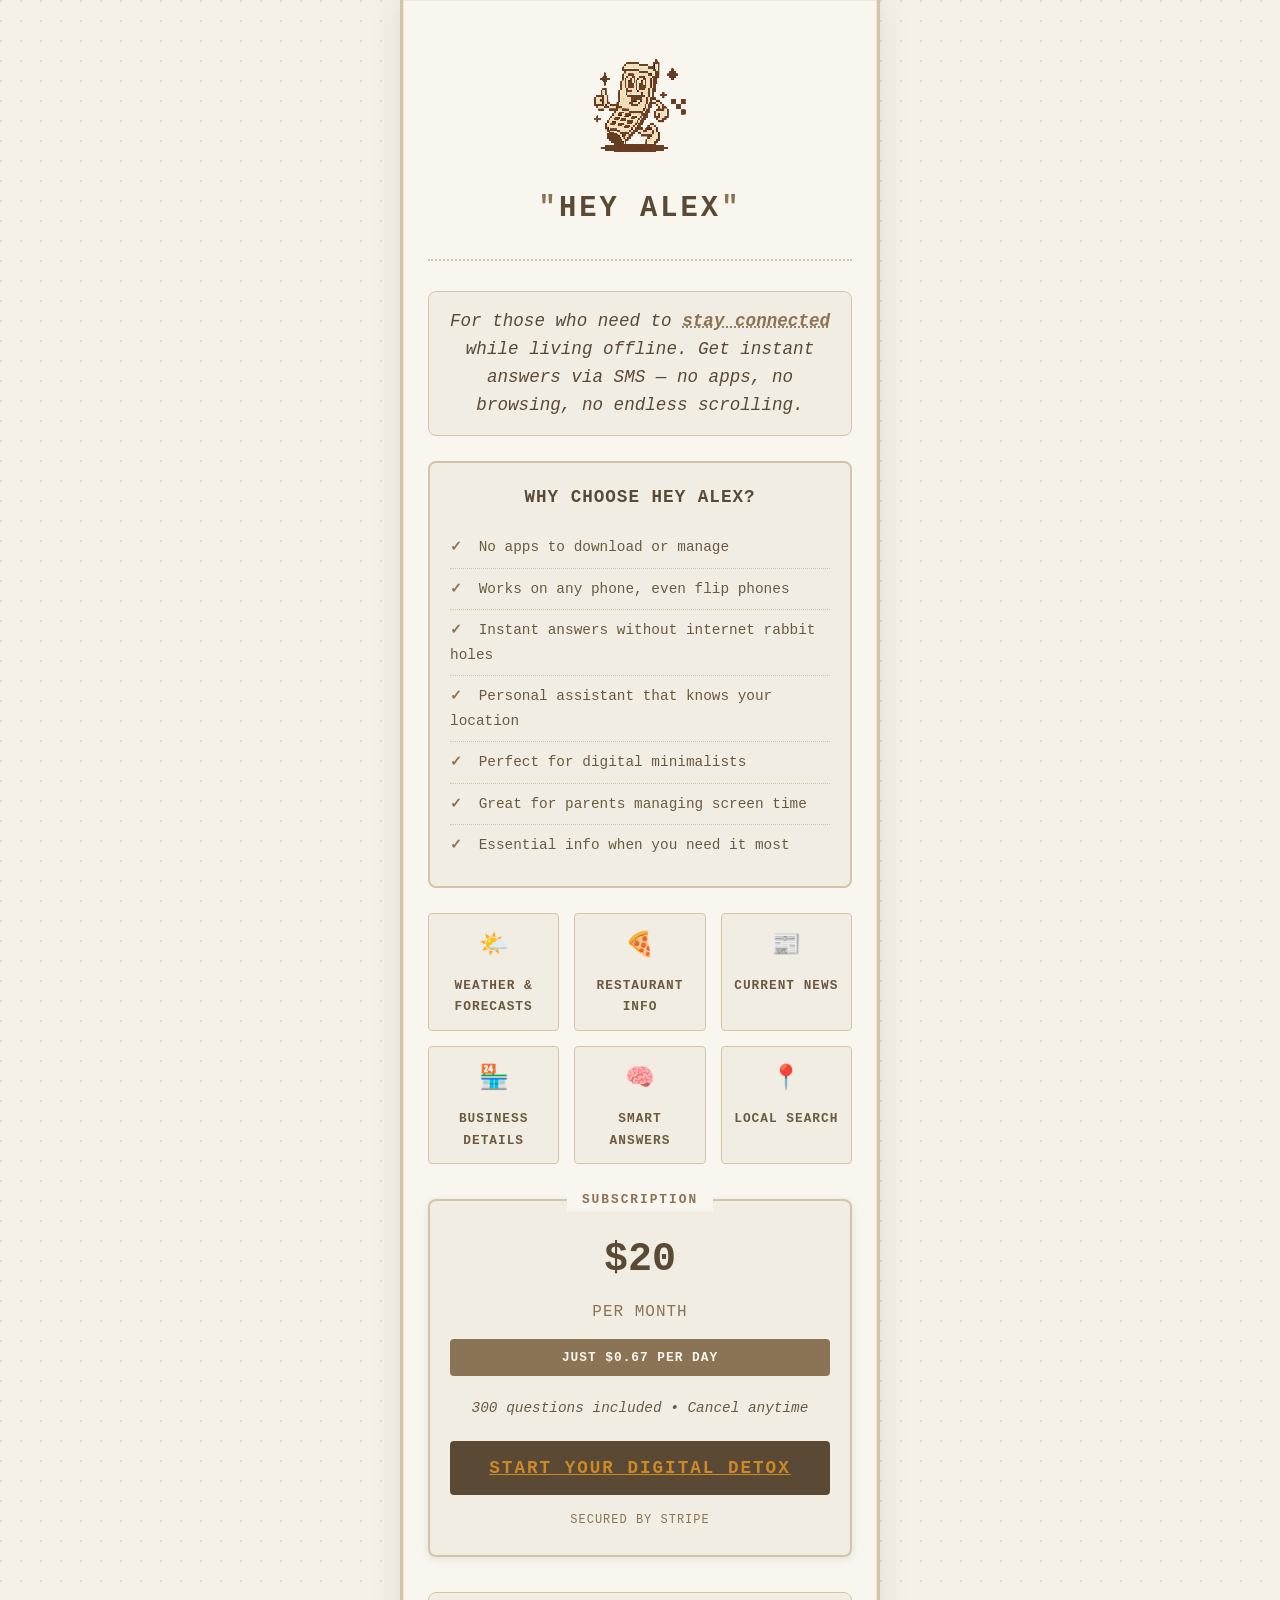
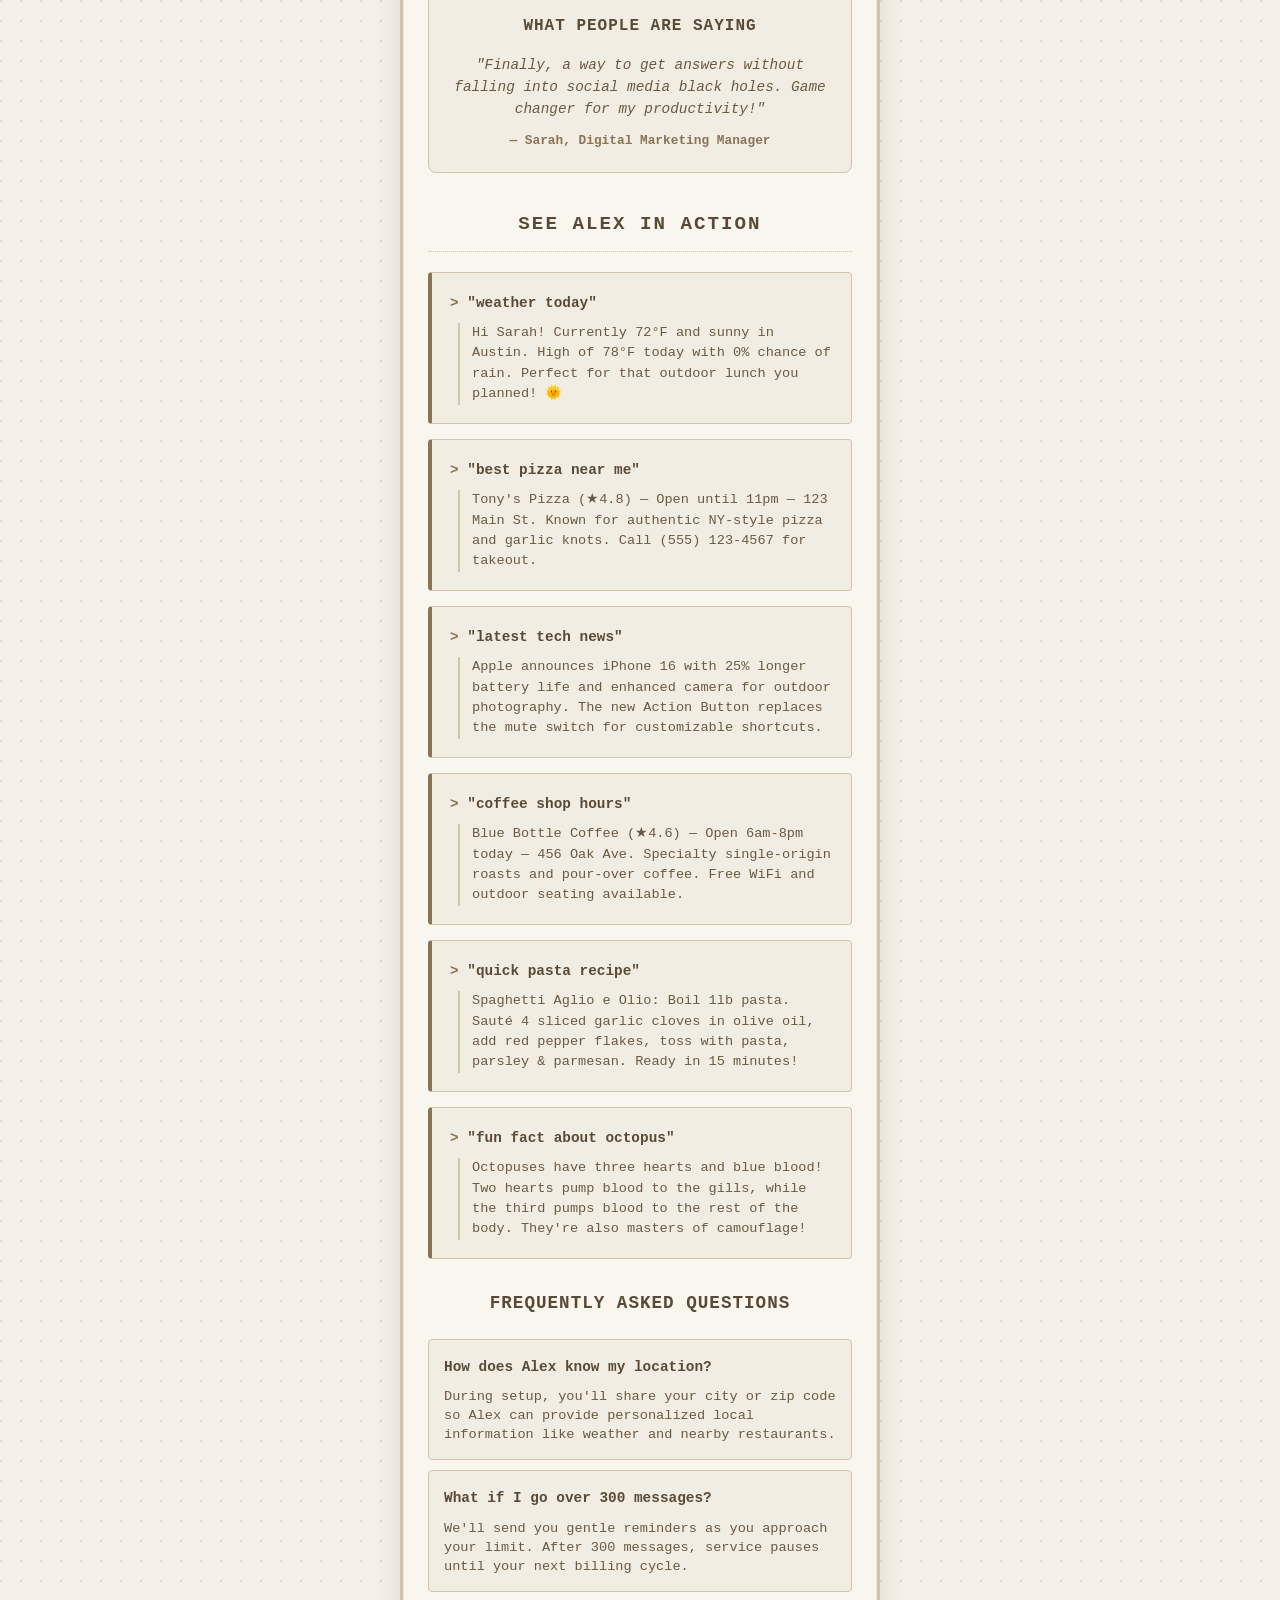
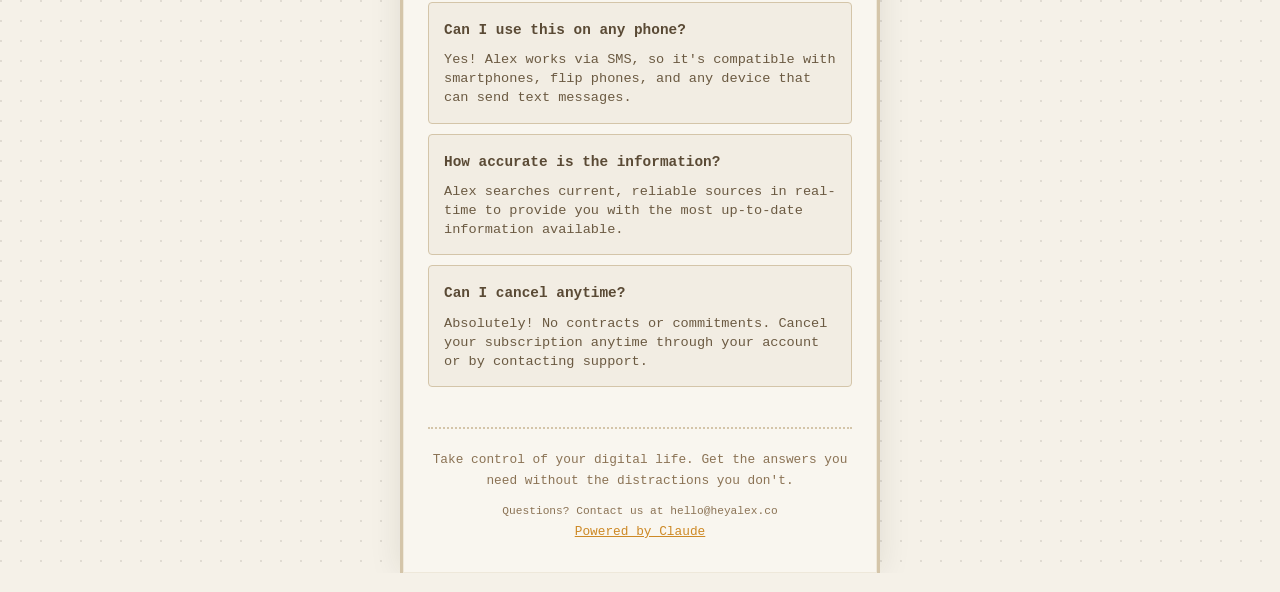
==== index.html @ 12bfceb4 "Update index.html" ====
<!DOCTYPE html>
<html lang="en">
<head>
    <meta charset="UTF-8">
    <meta name="viewport" content="width=device-width, initial-scale=1.0">
    <title>Hey Alex - Stay Connected, Live Offline</title>
    <meta name="description" content="Get instant answers via SMS without endless scrolling. Weather, restaurants, news, and more - all through simple text messages.">

    <style>
        * {
            margin: 0;
            padding: 0;
            box-sizing: border-box;
        }

        @import url('https://fonts.googleapis.com/css2?family=Courier+Prime:wght@400;700&display=swap');

        body {
            font-family: 'Courier Prime', monospace;
            line-height: 1.7;
            background: #f5f1e8;
            color: #2c2416;
            min-height: 100vh;
            background-image: 
                radial-gradient(circle at 1px 1px, rgba(44,36,22,0.1) 1px, transparent 0);
            background-size: 20px 20px;
        }

        .container {
            max-width: 480px;
            margin: 0 auto;
            padding: 30px 25px;
            background: #f9f6ef;
            min-height: 100vh;
            border-left: 3px solid #d4c5a9;
            border-right: 3px solid #d4c5a9;
            box-shadow: 
                inset 0 0 0 1px rgba(212,197,169,0.3),
                0 0 30px rgba(44,36,22,0.1);
        }

        .logo-section {
            text-align: center;
            padding: 20px 0 25px;
            border-bottom: 2px dotted #d4c5a9;
            margin-bottom: 30px;
            display: flex;
            flex-direction: column;
            align-items: center;
            gap: 15px;
        }

        .pixel-logo {
            width: 120px;
            height: 120px;
            position: relative;
            image-rendering: pixelated;
            image-rendering: -moz-crisp-edges;
            image-rendering: crisp-edges;
            display: flex;
            align-items: center;
            justify-content: center;
            background-image: url('hey-alex-logo.png');
            background-size: contain;
            background-repeat: no-repeat;
            background-position: center;
        }

a {
    color: #cd8926;
}

        .logo {
            font-size: 1.8rem;
            font-weight: 700;
            color: #5a4a35;
            margin: 0;
            text-transform: uppercase;
            letter-spacing: 3px;
            position: relative;
        }

        .logo::before {
            content: '"';
            color: #8b7355;
        }

        .logo::after {
            content: '"';
            color: #8b7355;
        }

        .hero-tagline {
            font-size: 1.1rem;
            color: #5a4a35;
            line-height: 1.6;
            margin-bottom: 25px;
            padding: 15px;
            text-align: center;
            font-style: italic;
            background: #f2ede3;
            border: 1px solid #d4c5a9;
            border-radius: 8px;
        }

        .highlight {
            color: #8b7355;
            font-weight: 700;
            text-decoration: underline;
            text-decoration-style: dotted;
        }

        .value-props {
            margin: 25px 0;
            background: #f2ede3;
            border: 2px solid #d4c5a9;
            border-radius: 8px;
            padding: 20px;
        }

        .value-props h3 {
            font-size: 1.1rem;
            color: #5a4a35;
            margin-bottom: 15px;
            text-align: center;
            text-transform: uppercase;
            letter-spacing: 1px;
        }

        .value-list {
            list-style: none;
            padding: 0;
        }

        .value-list li {
            padding: 8px 0;
            border-bottom: 1px dotted #d4c5a9;
            font-size: 0.9rem;
            color: #6b5a42;
        }

        .value-list li:last-child {
            border-bottom: none;
        }

        .value-list li::before {
            content: "✓ ";
            color: #8b7355;
            font-weight: 700;
            margin-right: 8px;
        }

        .features {
            display: grid;
            grid-template-columns: repeat(auto-fit, minmax(100px, 1fr));
            gap: 15px;
            margin: 25px 0;
        }

        .feature {
            text-align: center;
            padding: 12px;
            background: #f2ede3;
            border: 1px solid #d4c5a9;
            border-radius: 4px;
            transition: transform 0.2s ease;
        }

        .feature:hover {
            transform: translateY(-2px);
            box-shadow: 0 4px 8px rgba(44,36,22,0.1);
        }

        .feature-icon {
            font-size: 1.5rem;
            margin-bottom: 8px;
        }

        .feature-text {
            font-size: 0.8rem;
            color: #6b5a42;
            font-weight: 700;
            text-transform: uppercase;
            letter-spacing: 1px;
        }

        .pricing-section {
            background: #f2ede3;
            border: 2px solid #d4c5a9;
            border-radius: 8px;
            padding: 25px 20px;
            text-align: center;
            margin: 35px 0;
            position: relative;
            box-shadow: 0 2px 8px rgba(44,36,22,0.1);
        }

        .pricing-section::before {
            content: "SUBSCRIPTION";
            position: absolute;
            top: -12px;
            left: 50%;
            transform: translateX(-50%);
            background: #f9f6ef;
            padding: 0 15px;
            font-size: 0.8rem;
            font-weight: 700;
            color: #8b7355;
            letter-spacing: 2px;
        }

        .price {
            font-size: 2.5rem;
            font-weight: 700;
            color: #5a4a35;
            margin-bottom: 5px;
        }

        .price-period {
            font-size: 1rem;
            color: #8b7355;
            margin-bottom: 12px;
            text-transform: uppercase;
            letter-spacing: 1px;
        }

        .price-description {
            font-size: 0.9rem;
            color: #6b5a42;
            margin-bottom: 20px;
            font-style: italic;
        }

        .value-highlight {
            background: #8b7355;
            color: #f9f6ef;
            padding: 8px 12px;
            border-radius: 4px;
            font-size: 0.8rem;
            font-weight: 700;
            margin-bottom: 20px;
            text-transform: uppercase;
            letter-spacing: 1px;
        }

        .subscribe-btn {
            width: 100%;
            padding: 15px;
            background: #5a4a35;
            color: #f9f6ef;
            border: 2px solid #5a4a35;
            border-radius: 4px;
            font-size: 1.1rem;
            font-weight: 700;
            font-family: 'Courier Prime', monospace;
            cursor: pointer;
            transition: all 0.2s ease;
            text-transform: uppercase;
            letter-spacing: 2px;
        }

        .subscribe-btn:hover {
            background: #f9f6ef;
            color: #5a4a35;
            transform: translateY(-1px);
        }

        .subscribe-btn:active {
            transform: translateY(0);
        }

        .signup-form {
            background: #ebe5d7;
            border: 1px solid #d4c5a9;
            border-radius: 8px;
            padding: 20px;
            margin-top: 15px;
        }

        .form-header {
            text-align: center;
            margin-bottom: 20px;
        }

        .form-header h4 {
            font-size: 1.1rem;
            color: #5a4a35;
            margin-bottom: 5px;
            text-transform: uppercase;
            letter-spacing: 1px;
        }

        .form-header p {
            font-size: 0.85rem;
            color: #6b5a42;
            font-style: italic;
        }

        .form-group {
            margin-bottom: 15px;
        }

        .form-group label {
            display: block;
            font-size: 0.9rem;
            font-weight: 700;
            color: #5a4a35;
            margin-bottom: 5px;
            text-transform: uppercase;
            letter-spacing: 1px;
        }

        .form-group input[type="text"],
        .form-group input[type="tel"] {
            width: 100%;
            padding: 12px;
            border: 2px solid #d4c5a9;
            border-radius: 4px;
            font-family: 'Courier Prime', monospace;
            font-size: 1rem;
            background: #f9f6ef;
            color: #2c2416;
            transition: border-color 0.2s ease;
        }

        .form-group input[type="text"]:focus,
        .form-group input[type="tel"]:focus {
            outline: none;
            border-color: #8b7355;
            box-shadow: 0 0 0 2px rgba(139,115,85,0.2);
        }

        .checkbox-group {
            margin: 20px 0;
        }

        .checkbox-label {
            display: flex;
            align-items: flex-start;
            cursor: pointer;
            font-size: 0.85rem;
            line-height: 1.4;
            color: #6b5a42;
        }

        .checkbox-label input[type="checkbox"] {
            display: none;
        }

        .checkmark {
            width: 18px;
            height: 18px;
            border: 2px solid #d4c5a9;
            border-radius: 3px;
            background: #f9f6ef;
            margin-right: 10px;
            margin-top: 2px;
            position: relative;
            transition: all 0.2s ease;
            flex-shrink: 0;
        }

        .checkbox-label input[type="checkbox"]:checked + .checkmark {
            background: #5a4a35;
            border-color: #5a4a35;
        }

        .checkbox-label input[type="checkbox"]:checked + .checkmark::after {
            content: "✓";
            position: absolute;
            top: 50%;
            left: 50%;
            transform: translate(-50%, -50%);
            color: #f9f6ef;
            font-size: 12px;
            font-weight: 700;
        }

        .checkbox-text {
            flex: 1;
        }

        .form-buttons {
            display: flex;
            gap: 10px;
            margin-top: 20px;
        }

        .back-btn {
            flex: 1;
            padding: 12px;
            background: transparent;
            color: #8b7355;
            border: 2px solid #d4c5a9;
            border-radius: 4px;
            font-size: 0.9rem;
            font-weight: 700;
            font-family: 'Courier Prime', monospace;
            cursor: pointer;
            transition: all 0.2s ease;
            text-transform: uppercase;
            letter-spacing: 1px;
        }

        .back-btn:hover {
            background: #d4c5a9;
            color: #5a4a35;
        }

        .continue-btn {
            flex: 2;
            padding: 12px;
            background: #5a4a35;
            color: #f9f6ef;
            border: 2px solid #5a4a35;
            border-radius: 4px;
            font-size: 0.9rem;
            font-weight: 700;
            font-family: 'Courier Prime', monospace;
            cursor: pointer;
            transition: all 0.2s ease;
            text-transform: uppercase;
            letter-spacing: 1px;
        }

        .continue-btn:hover {
            background: #f9f6ef;
            color: #5a4a35;
        }

        .continue-btn:disabled {
            background: #ccc;
            border-color: #ccc;
            cursor: not-allowed;
            transform: none;
        }

        .examples-section {
            margin-top: 35px;
        }

        .examples-title {
            font-size: 1.2rem;
            font-weight: 700;
            color: #5a4a35;
            margin-bottom: 20px;
            text-align: center;
            text-transform: uppercase;
            letter-spacing: 2px;
            border-bottom: 1px dotted #d4c5a9;
            padding-bottom: 10px;
        }

        .example {
            background: #f2ede3;
            border: 1px solid #d4c5a9;
            border-radius: 4px;
            padding: 18px;
            margin-bottom: 15px;
            border-left: 4px solid #8b7355;
        }

        .example-question {
            font-weight: 700;
            color: #5a4a35;
            margin-bottom: 8px;
            font-size: 0.9rem;
        }

        .example-question::before {
            content: "> ";
            color: #8b7355;
        }

        .example-answer {
            color: #6b5a42;
            font-size: 0.85rem;
            line-height: 1.5;
            padding-left: 12px;
            border-left: 2px solid #d4c5a9;
            margin-left: 8px;
        }

        .social-proof {
            background: #f2ede3;
            border: 1px solid #d4c5a9;
            border-radius: 8px;
            padding: 20px;
            margin: 25px 0;
            text-align: center;
        }

        .social-proof h3 {
            font-size: 1rem;
            color: #5a4a35;
            margin-bottom: 15px;
            text-transform: uppercase;
            letter-spacing: 1px;
        }

        .testimonial {
            font-style: italic;
            color: #6b5a42;
            font-size: 0.9rem;
            margin-bottom: 10px;
            line-height: 1.5;
        }

        .testimonial-author {
            font-size: 0.8rem;
            color: #8b7355;
            font-weight: 700;
        }

        .faq-section {
            margin: 30px 0;
        }

        .faq-title {
            font-size: 1.1rem;
            font-weight: 700;
            color: #5a4a35;
            margin-bottom: 20px;
            text-align: center;
            text-transform: uppercase;
            letter-spacing: 1px;
        }

        .faq-item {
            background: #f2ede3;
            border: 1px solid #d4c5a9;
            border-radius: 4px;
            padding: 15px;
            margin-bottom: 10px;
        }

        .faq-question {
            font-weight: 700;
            color: #5a4a35;
            font-size: 0.9rem;
            margin-bottom: 8px;
        }

        .faq-answer {
            color: #6b5a42;
            font-size: 0.85rem;
            line-height: 1.4;
        }

        .powered-by {
            text-align: center;
            margin-top: 15px;
            font-size: 0.75rem;
            color: #8b7355;
            text-transform: uppercase;
            letter-spacing: 1px;
        }

        .footer {
            text-align: center;
            margin-top: 40px;
            padding-top: 20px;
            border-top: 2px dotted #d4c5a9;
            font-size: 0.8rem;
            color: #8b7355;
        }

        @media (max-width: 360px) {
            .container {
                padding: 15px;
            }
            
            .logo {
                font-size: 2rem;
            }
            
            .price {
                font-size: 2.5rem;
            }
        }

        .loading {
            display: none;
        }

        .subscribe-btn.loading {
            background: #ccc;
            cursor: not-allowed;
        }

        .error-message {
            color: #e74c3c;
            font-size: 0.9rem;
            margin-top: 10px;
            text-align: center;
            display: none;
        }
    </style>
</head>
<body>
    <div class="container">
        <!-- Back Link -->

        <!-- Logo Section -->
        <div class="logo-section">
            <div class="pixel-logo"></div>
            <div class="logo">Hey Alex</div>
        </div>

        <!-- Hero Tagline -->
        <div class="hero-tagline">
            For those who need to <span class="highlight">stay connected</span> while living offline. 
            Get instant answers via SMS — no apps, no browsing, no endless scrolling.
        </div>

        <!-- Value Propositions -->
        <div class="value-props">
            <h3>Why Choose Hey Alex?</h3>
            <ul class="value-list">
                <li>No apps to download or manage</li>
                <li>Works on any phone, even flip phones</li>
                <li>Instant answers without internet rabbit holes</li>
                <li>Personal assistant that knows your location</li>
                <li>Perfect for digital minimalists</li>
                <li>Great for parents managing screen time</li>
                <li>Essential info when you need it most</li>
            </ul>
        </div>

        <!-- Features -->
        <div class="features">
            <div class="feature">
                <div class="feature-icon">🌤️</div>
                <div class="feature-text">Weather & Forecasts</div>
            </div>
            <div class="feature">
                <div class="feature-icon">🍕</div>
                <div class="feature-text">Restaurant Info</div>
            </div>
            <div class="feature">
                <div class="feature-icon">📰</div>
                <div class="feature-text">Current News</div>
            </div>
            <div class="feature">
                <div class="feature-icon">🏪</div>
                <div class="feature-text">Business Details</div>
            </div>
            <div class="feature">
                <div class="feature-icon">🧠</div>
                <div class="feature-text">Smart Answers</div>
            </div>
            <div class="feature">
                <div class="feature-icon">📍</div>
                <div class="feature-text">Local Search</div>
            </div>
        </div>

        <!-- Pricing Section -->
        <div class="pricing-section">
            <div class="price">$20</div>
            <div class="price-period">per month</div>
            <div class="value-highlight">Just $0.67 per day</div>
            <div class="price-description">300 questions included • Cancel anytime</div>
            
            <div class="subscription-form" id="subscription-form">
                <button class="subscribe-btn" onclick="window.location.href='signup.html'">
                    <span class="btn-text"><a href="http://heyalex.co/signup.html">Start Your Digital Detox</a></span>
                </button>
            </div>

            <div class="signup-form" id="signup-form" style="display: none;">
                <div class="form-header">
                    <h4>Get Started with Hey Alex</h4>
                    <p>Enter your details to begin your subscription</p>
                </div>
                
                <form id="user-details-form">
                    <div class="form-group">
                        <label for="firstName">First Name</label>
                        <input type="text" id="firstName" name="firstName" required placeholder="e.g. Sarah">
                    </div>
                    
                    <div class="form-group">
                        <label for="phoneNumber">Phone Number</label>
                        <input type="tel" id="phoneNumber" name="phoneNumber" required placeholder="e.g. (555) 123-4567">
                    </div>
                    
                    <div class="form-group checkbox-group">
                        <label class="checkbox-label">
                            <input type="checkbox" id="smsConsent" name="smsConsent" required>
                            <span class="checkmark"></span>
                            <span class="checkbox-text">YES, I agree to receive SMS text messages from Hey Alex. Text HELP for help, STOP to cancel at any time.</span>
                        </label>
                    </div>
                    
                    <div class="form-buttons">
                        <button type="button" class="back-btn" onclick="hideSignupForm()">Back</button>
                        <button type="submit" class="continue-btn">
                            <span class="btn-text">Continue to Payment</span>
                            <span class="loading" style="display: none;">Processing...</span>
                        </button>
                    </div>
                </form>
            </div>
            
            <div class="error-message" id="error-message"></div>
            <div class="powered-by">Secured by Stripe</div>
        </div>

        <!-- Social Proof -->
        <div class="social-proof">
            <h3>What People Are Saying</h3>
            <div class="testimonial">
                "Finally, a way to get answers without falling into social media black holes. Game changer for my productivity!"
            </div>
            <div class="testimonial-author">— Sarah, Digital Marketing Manager</div>
        </div>

        <!-- Sample Questions -->
        <div class="examples-section">
            <div class="examples-title">See Alex in Action</div>
            
            <div class="example">
                <div class="example-question">"weather today"</div>
                <div class="example-answer">Hi Sarah! Currently 72°F and sunny in Austin. High of 78°F today with 0% chance of rain. Perfect for that outdoor lunch you planned! 🌞</div>
            </div>

            <div class="example">
                <div class="example-question">"best pizza near me"</div>
                <div class="example-answer">Tony's Pizza (★4.8) — Open until 11pm — 123 Main St. Known for authentic NY-style pizza and garlic knots. Call (555) 123-4567 for takeout.</div>
            </div>

            <div class="example">
                <div class="example-question">"latest tech news"</div>
                <div class="example-answer">Apple announces iPhone 16 with 25% longer battery life and enhanced camera for outdoor photography. The new Action Button replaces the mute switch for customizable shortcuts.</div>
            </div>

            <div class="example">
                <div class="example-question">"coffee shop hours"</div>
                <div class="example-answer">Blue Bottle Coffee (★4.6) — Open 6am-8pm today — 456 Oak Ave. Specialty single-origin roasts and pour-over coffee. Free WiFi and outdoor seating available.</div>
            </div>

            <div class="example">
                <div class="example-question">"quick pasta recipe"</div>
                <div class="example-answer">Spaghetti Aglio e Olio: Boil 1lb pasta. Sauté 4 sliced garlic cloves in olive oil, add red pepper flakes, toss with pasta, parsley & parmesan. Ready in 15 minutes!</div>
            </div>

            <div class="example">
                <div class="example-question">"fun fact about octopus"</div>
                <div class="example-answer">Octopuses have three hearts and blue blood! Two hearts pump blood to the gills, while the third pumps blood to the rest of the body. They're also masters of camouflage!</div>
            </div>
        </div>

        <!-- FAQ Section -->
        <div class="faq-section">
            <div class="faq-title">Frequently Asked Questions</div>
            
            <div class="faq-item">
                <div class="faq-question">How does Alex know my location?</div>
                <div class="faq-answer">During setup, you'll share your city or zip code so Alex can provide personalized local information like weather and nearby restaurants.</div>
            </div>

            <div class="faq-item">
                <div class="faq-question">What if I go over 300 messages?</div>
                <div class="faq-answer">We'll send you gentle reminders as you approach your limit. After 300 messages, service pauses until your next billing cycle.</div>
            </div>

            <div class="faq-item">
                <div class="faq-question">Can I use this on any phone?</div>
                <div class="faq-answer">Yes! Alex works via SMS, so it's compatible with smartphones, flip phones, and any device that can send text messages.</div>
            </div>

            <div class="faq-item">
                <div class="faq-question">How accurate is the information?</div>
                <div class="faq-answer">Alex searches current, reliable sources in real-time to provide you with the most up-to-date information available.</div>
            </div>

            <div class="faq-item">
                <div class="faq-question">Can I cancel anytime?</div>
                <div class="faq-answer">Absolutely! No contracts or commitments. Cancel your subscription anytime through your account or by contacting support.</div>
            </div>
        </div>

        <!-- Footer -->
        <div class="footer">
            <p>Take control of your digital life. Get the answers you need without the distractions you don't.</p>
            <p style="margin-top: 10px; font-size: 0.7rem;">Questions? Contact us at hello@heyalex.co</p>
            <p><a href="http://claude.ai">Powered by Claude</a></p>
        </div>
    </div>

    <script>
        function handleSubscribe() {
            // Add loading state
            const btn = document.querySelector('.subscribe-btn');
            const btnText = btn.querySelector('.btn-text');
            const loading = btn.querySelector('.loading');
            
            btnText.style.display = 'none';
            loading.style.display = 'inline';
            btn.disabled = true;
            btn.classList.add('loading');
            
            // Redirect to Stripe payment link
            setTimeout(() => {
                window.location.href = 'https://buy.stripe.com/cNifZgcv4dD3dsD0cLebu03';
            }, 1000);
        }

        // Add some interactive elements
        document.querySelectorAll('.feature').forEach(feature => {
            feature.addEventListener('mouseenter', function() {
                this.style.backgroundColor = '#ebe5d7';
            });
            
            feature.addEventListener('mouseleave', function() {
                this.style.backgroundColor = '#f2ede3';
            });
        });

        // Track engagement
        let scrollDepth = 0;
        window.addEventListener('scroll', function() {
            const scrollPercent = Math.round((window.scrollY / (document.body.scrollHeight - window.innerHeight)) * 100);
            if (scrollPercent > scrollDepth) {
                scrollDepth = scrollPercent;
                // You could send analytics here
                console.log('Max scroll depth:', scrollDepth + '%');
            }
        });
    </script>
</body>
</html>
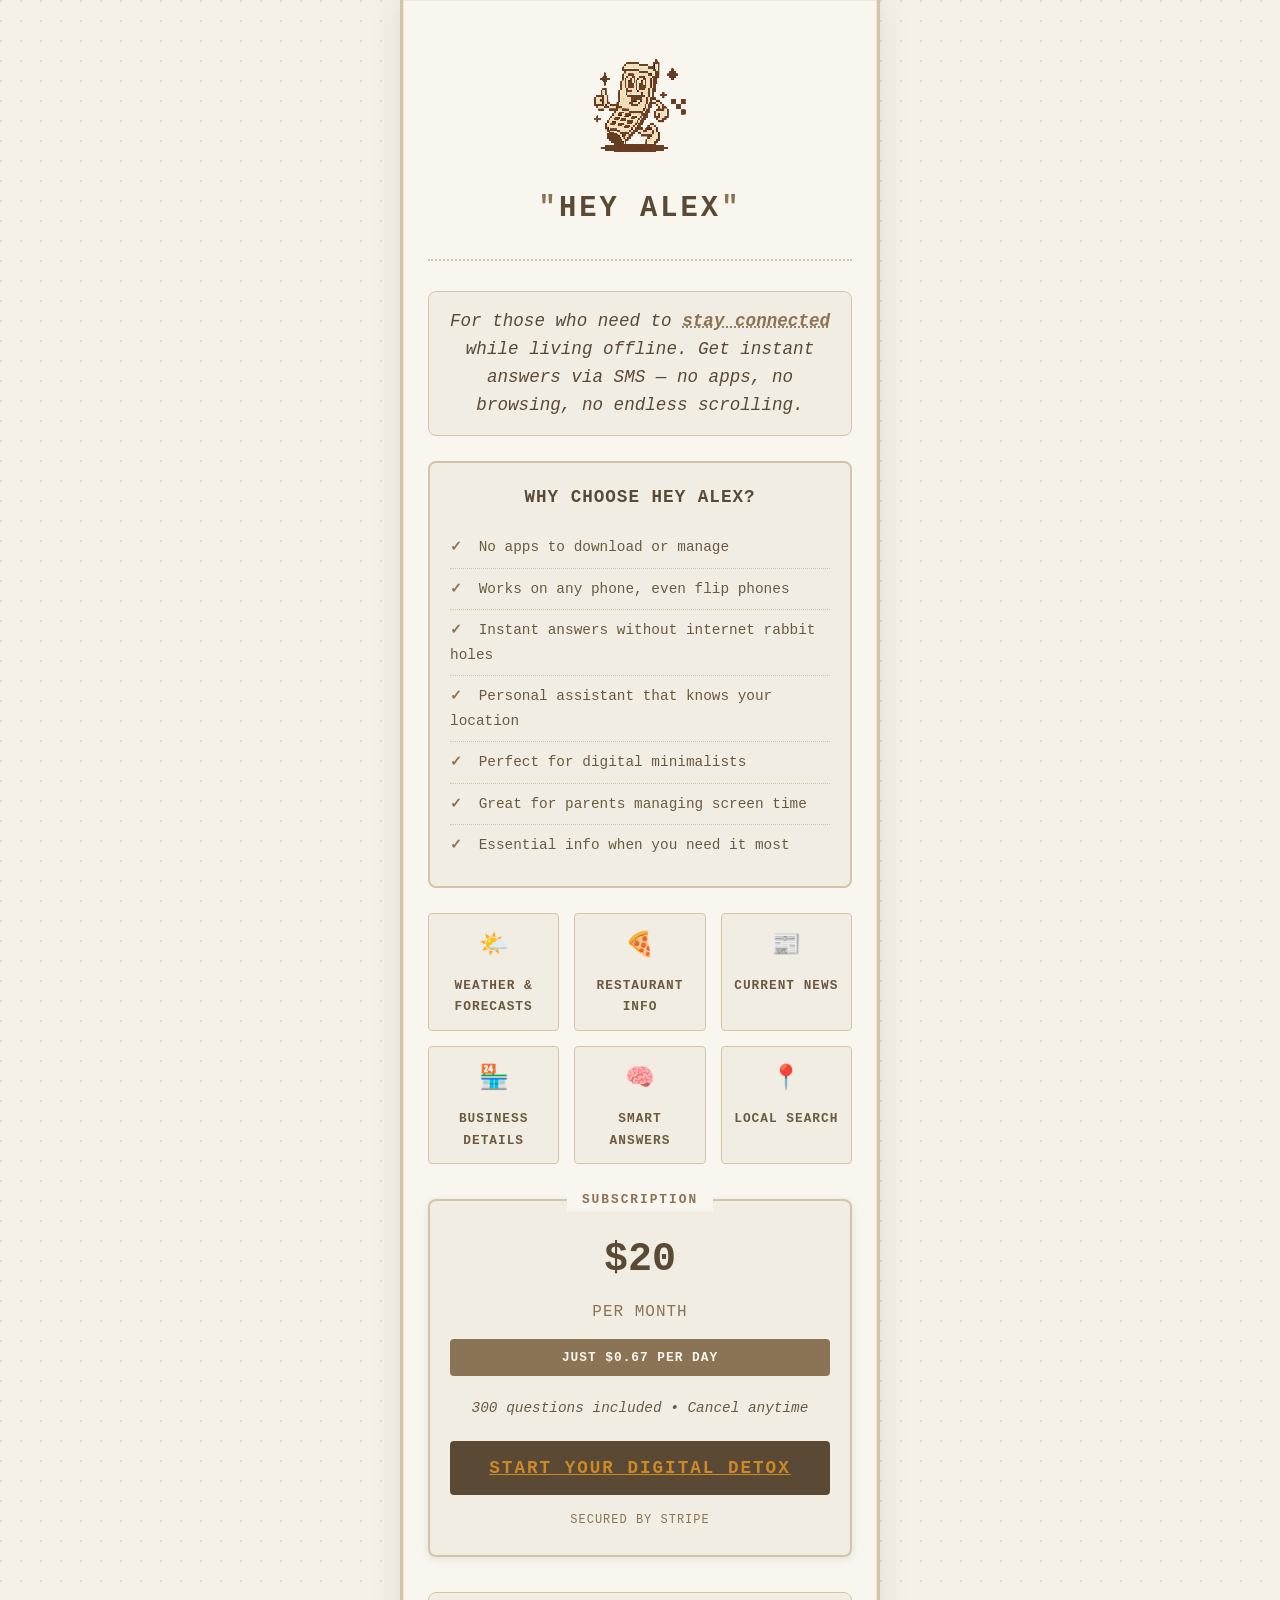
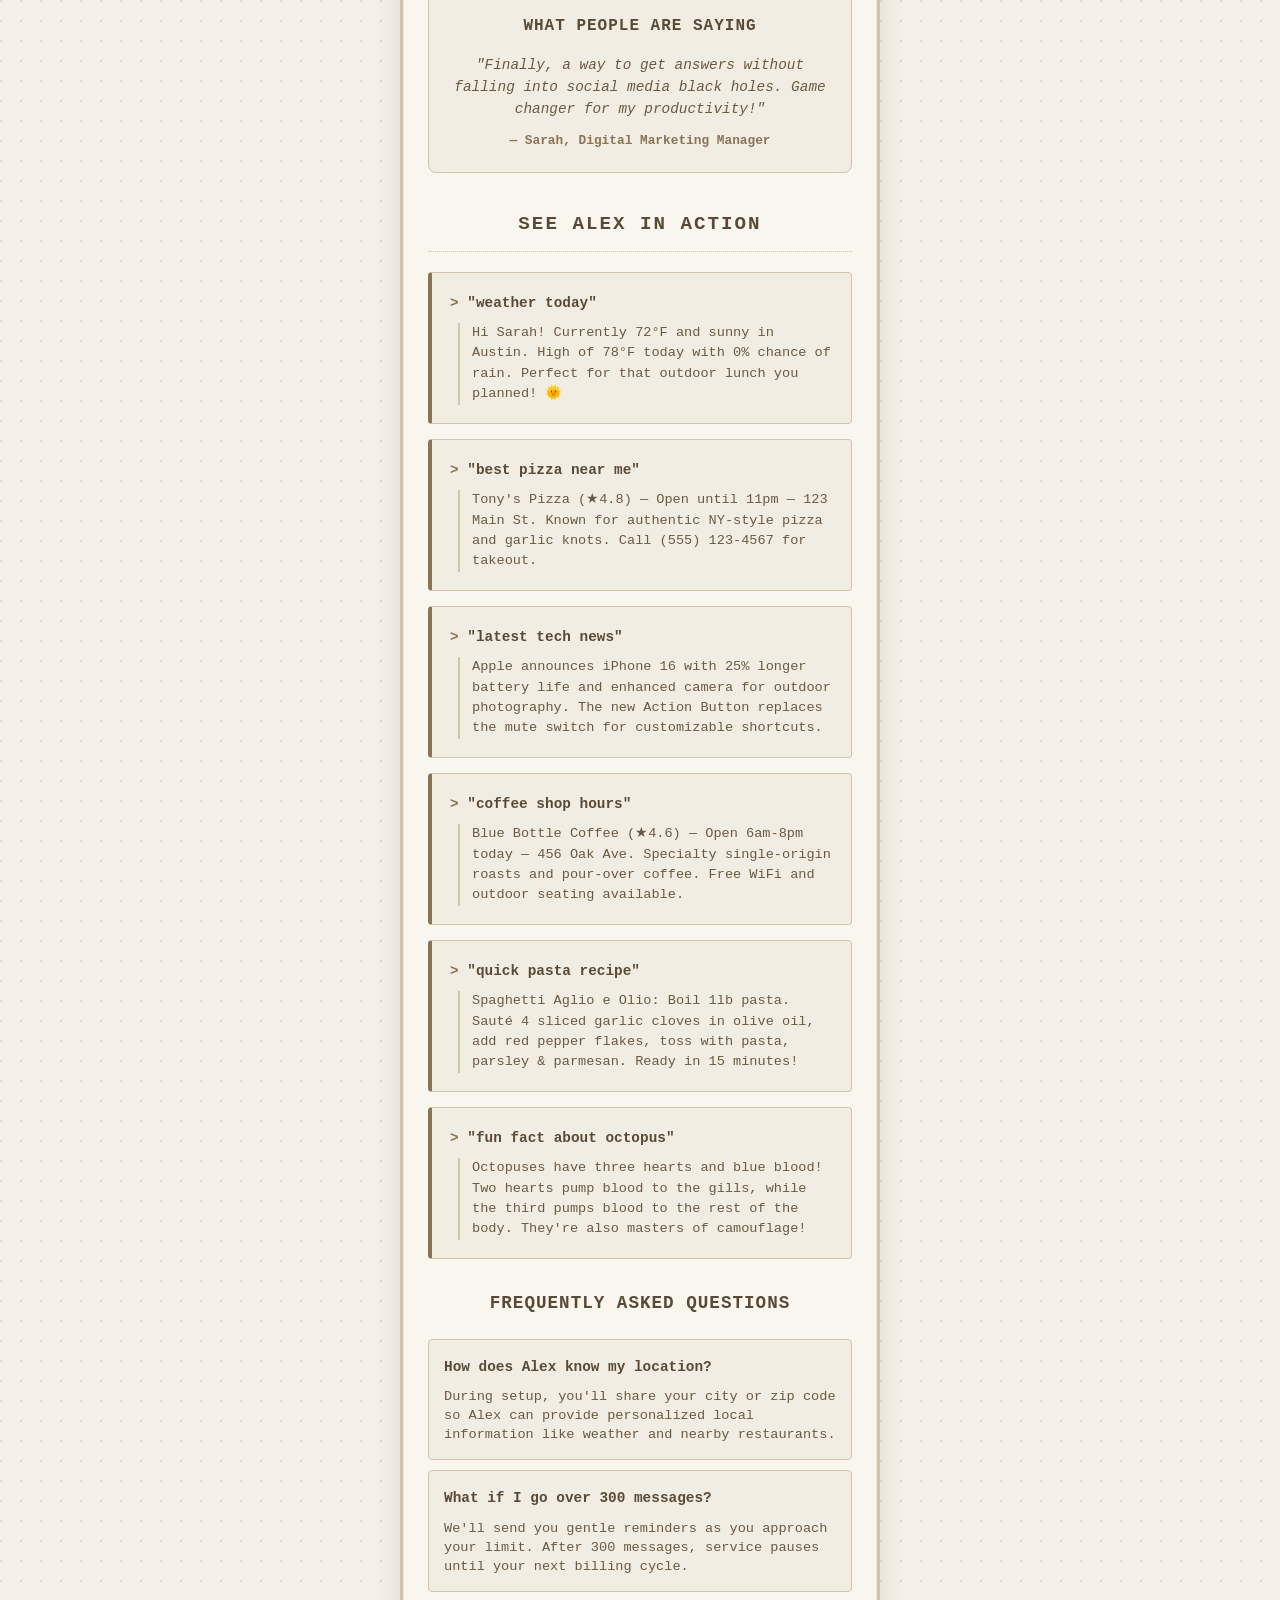
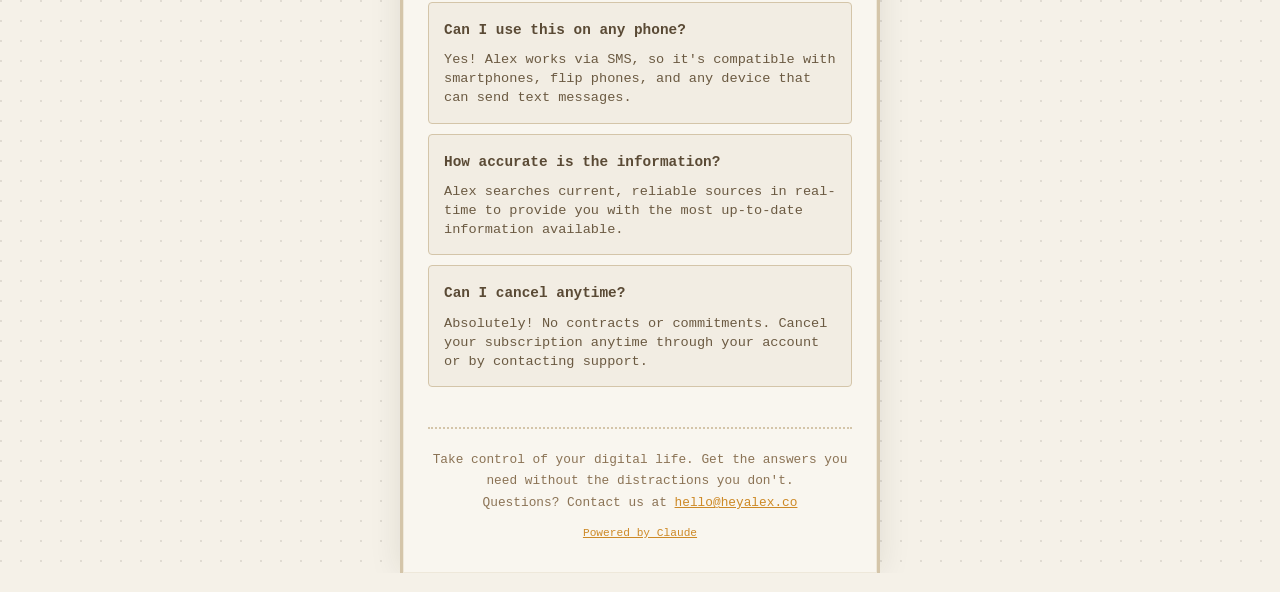
==== commit 1ab95cc6: "Update index.html" ====
--- a/index.html
+++ b/index.html
@@ -784,8 +784,9 @@
         <!-- Footer -->
         <div class="footer">
             <p>Take control of your digital life. Get the answers you need without the distractions you don't.</p>
-            <p style="margin-top: 10px; font-size: 0.7rem;">Questions? Contact us at hello@heyalex.co</p>
-            <p><a href="http://claude.ai">Powered by Claude</a></p>
+            <p>Questions? Contact us at <a href="mailto:hello@heyalex.co">hello@heyalex.co</a></p>
+            <p style="margin-top: 10px; font-size: 0.7rem;"><a href="http://claude.ai">Powered by Claude</a></p>
+
         </div>
     </div>
 
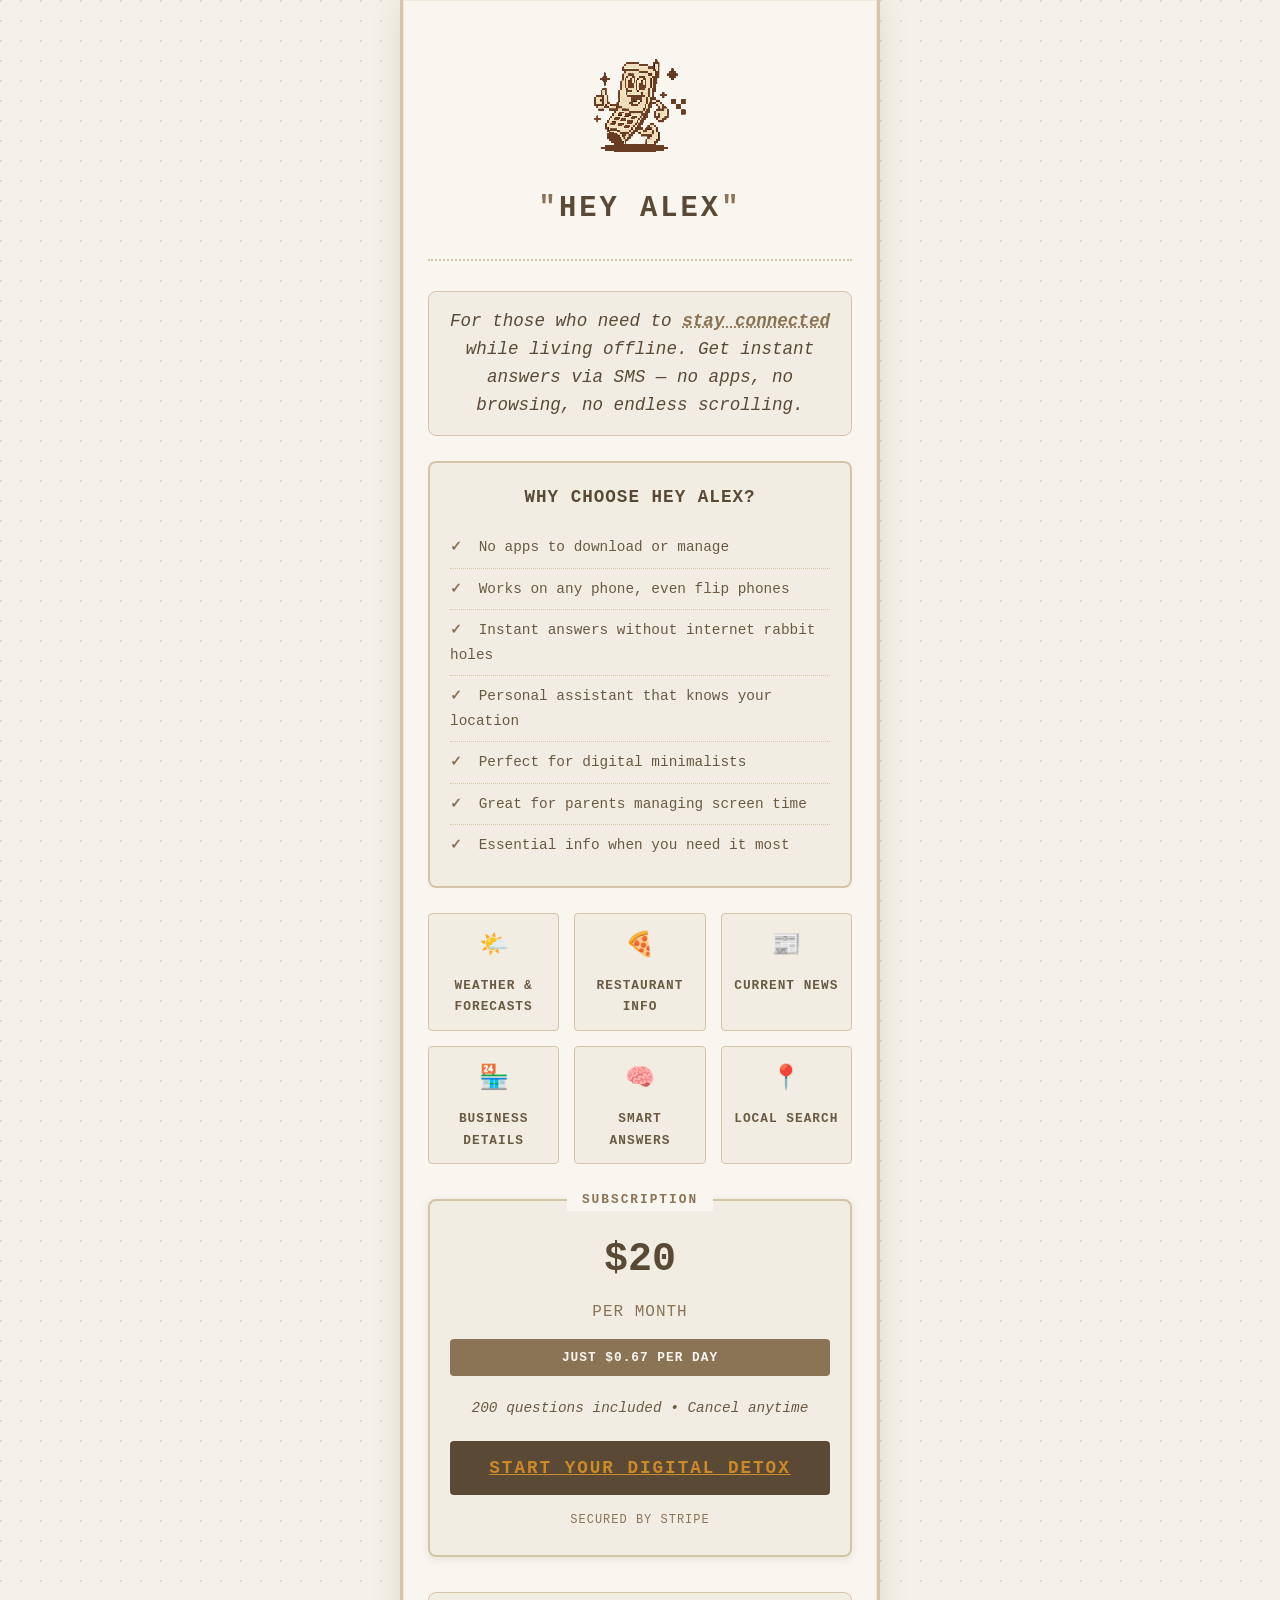
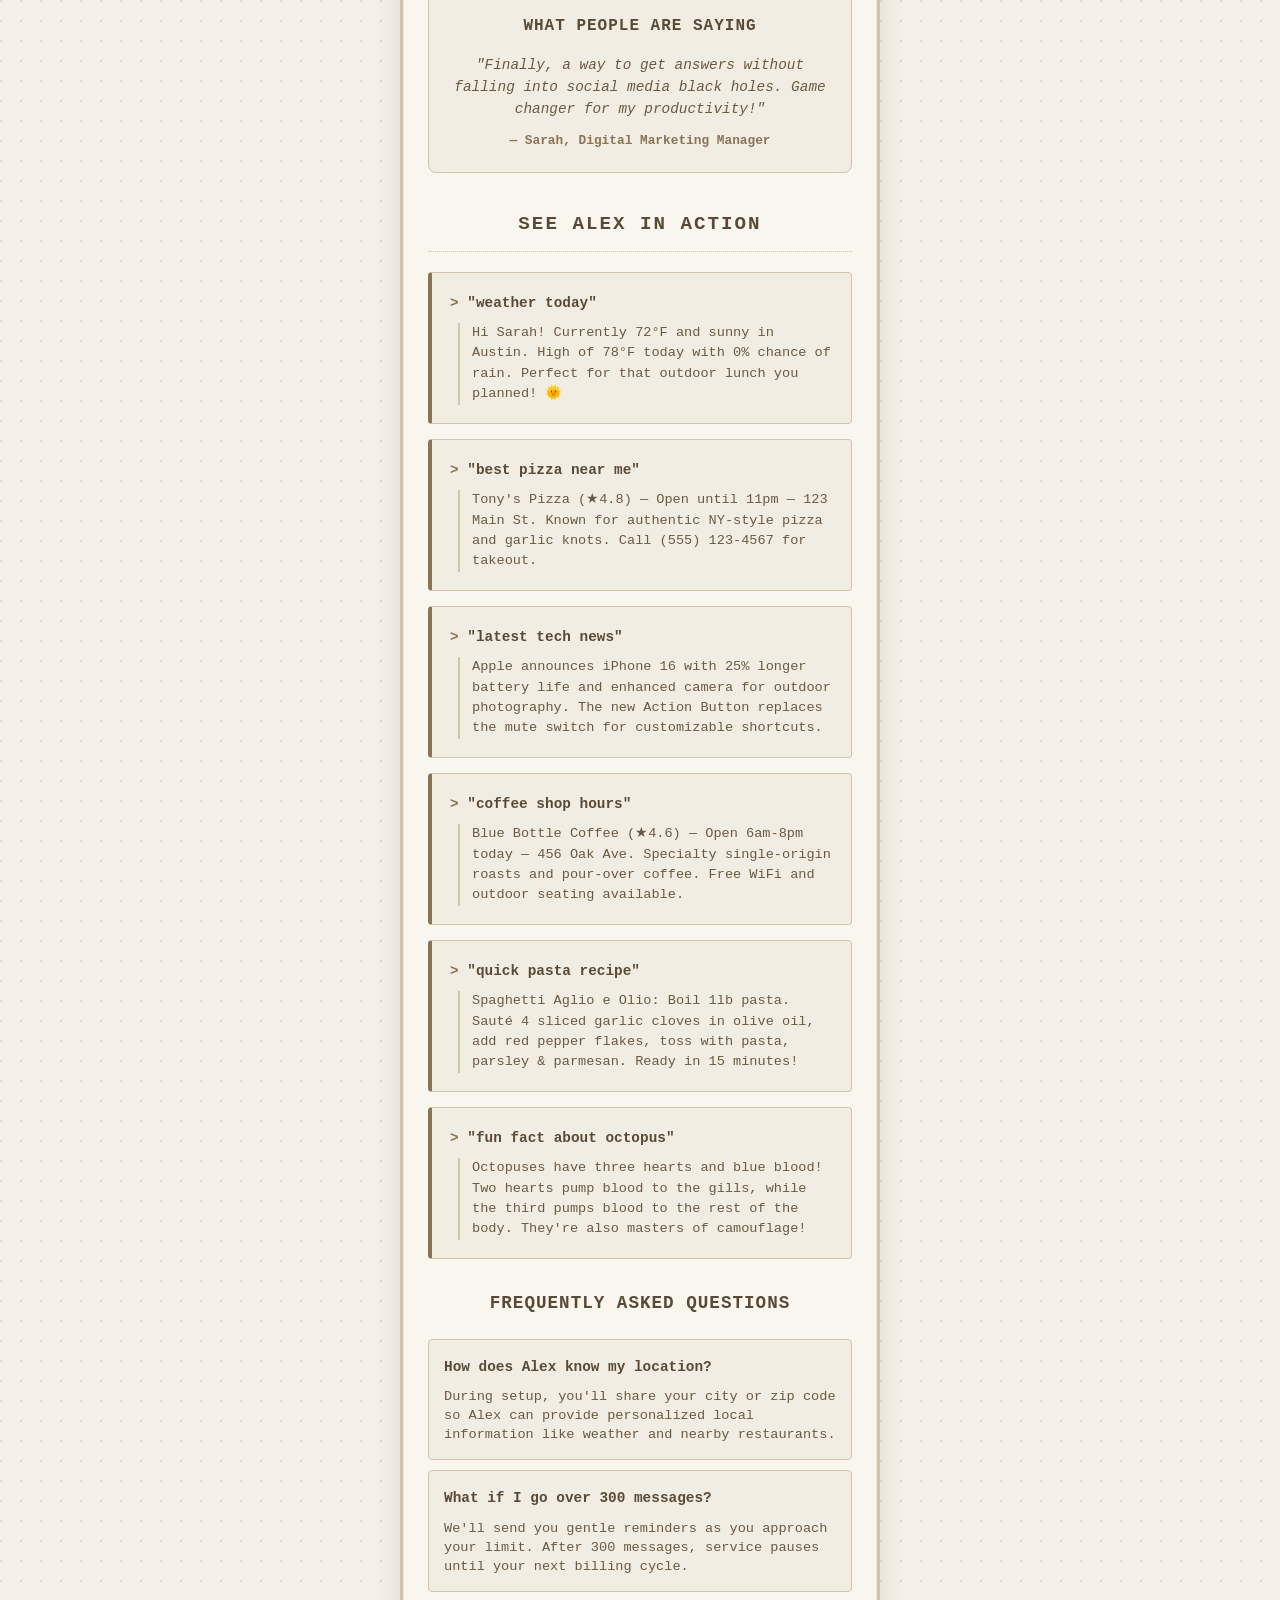
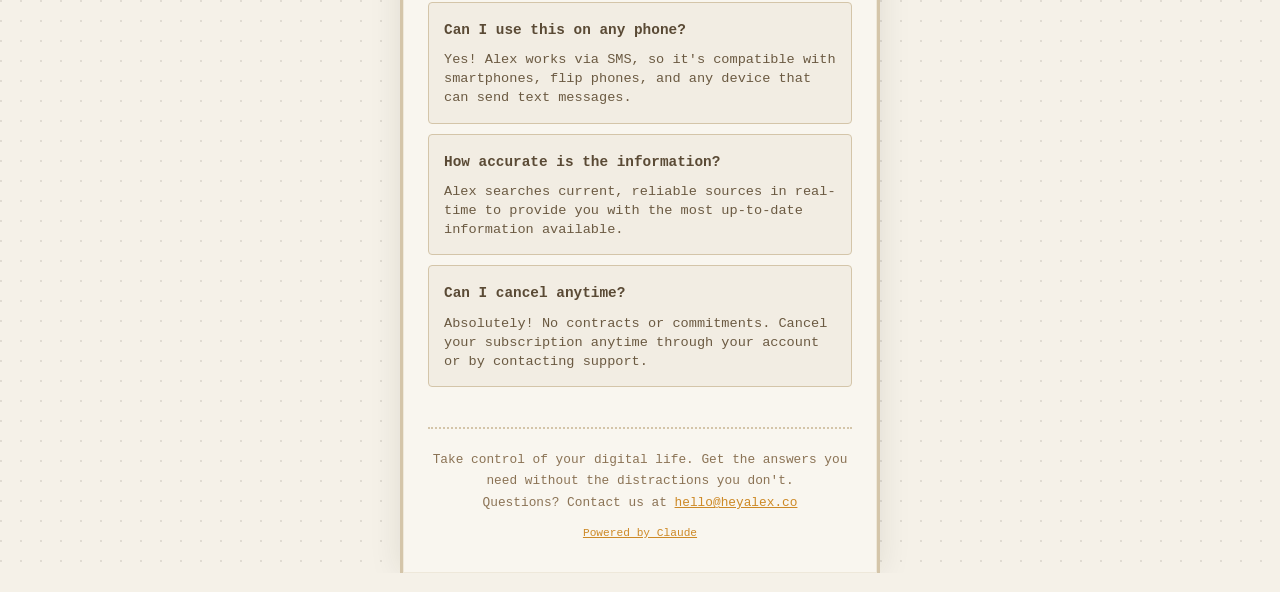
==== commit 818a4d2d: "Update index.html" ====
--- a/index.html
+++ b/index.html
@@ -660,7 +660,7 @@
             <div class="price">$20</div>
             <div class="price-period">per month</div>
             <div class="value-highlight">Just $0.67 per day</div>
-            <div class="price-description">300 questions included • Cancel anytime</div>
+            <div class="price-description">200 questions included • Cancel anytime</div>
             
             <div class="subscription-form" id="subscription-form">
                 <button class="subscribe-btn" onclick="window.location.href='signup.html'">
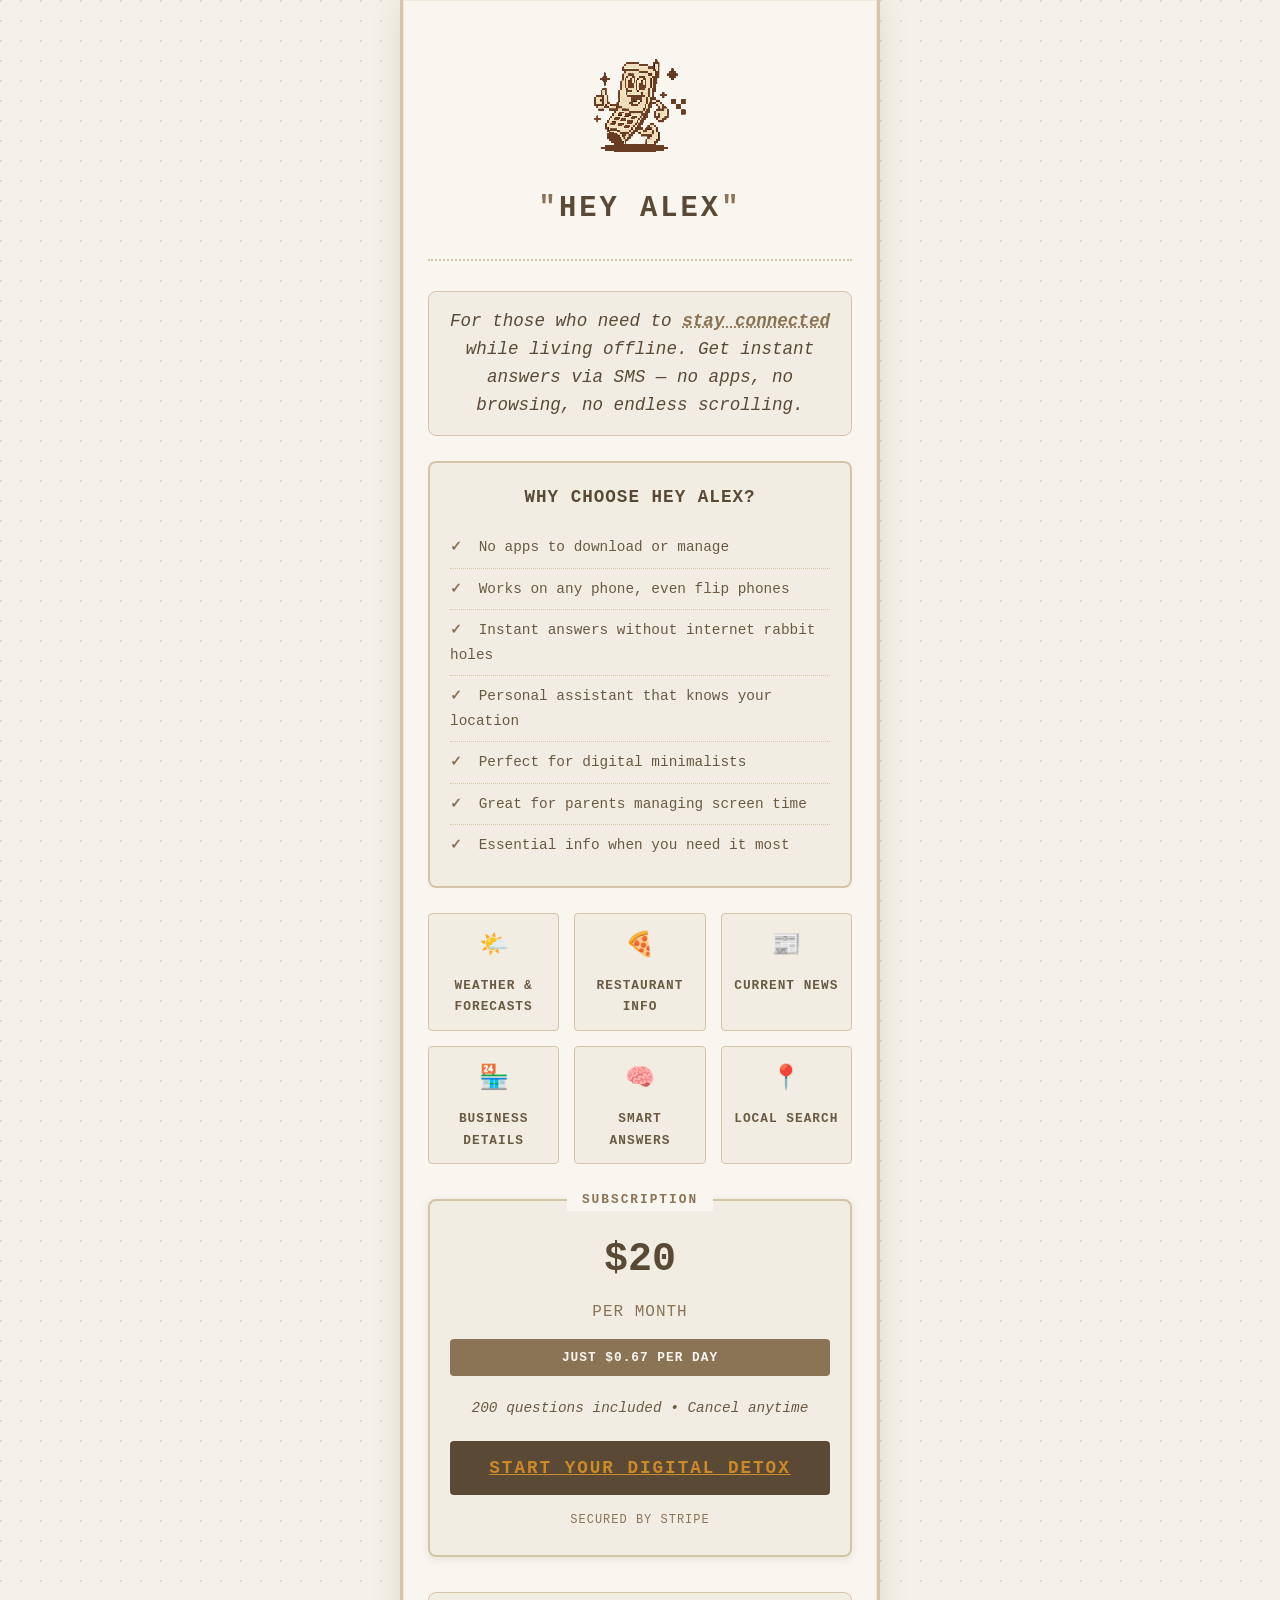
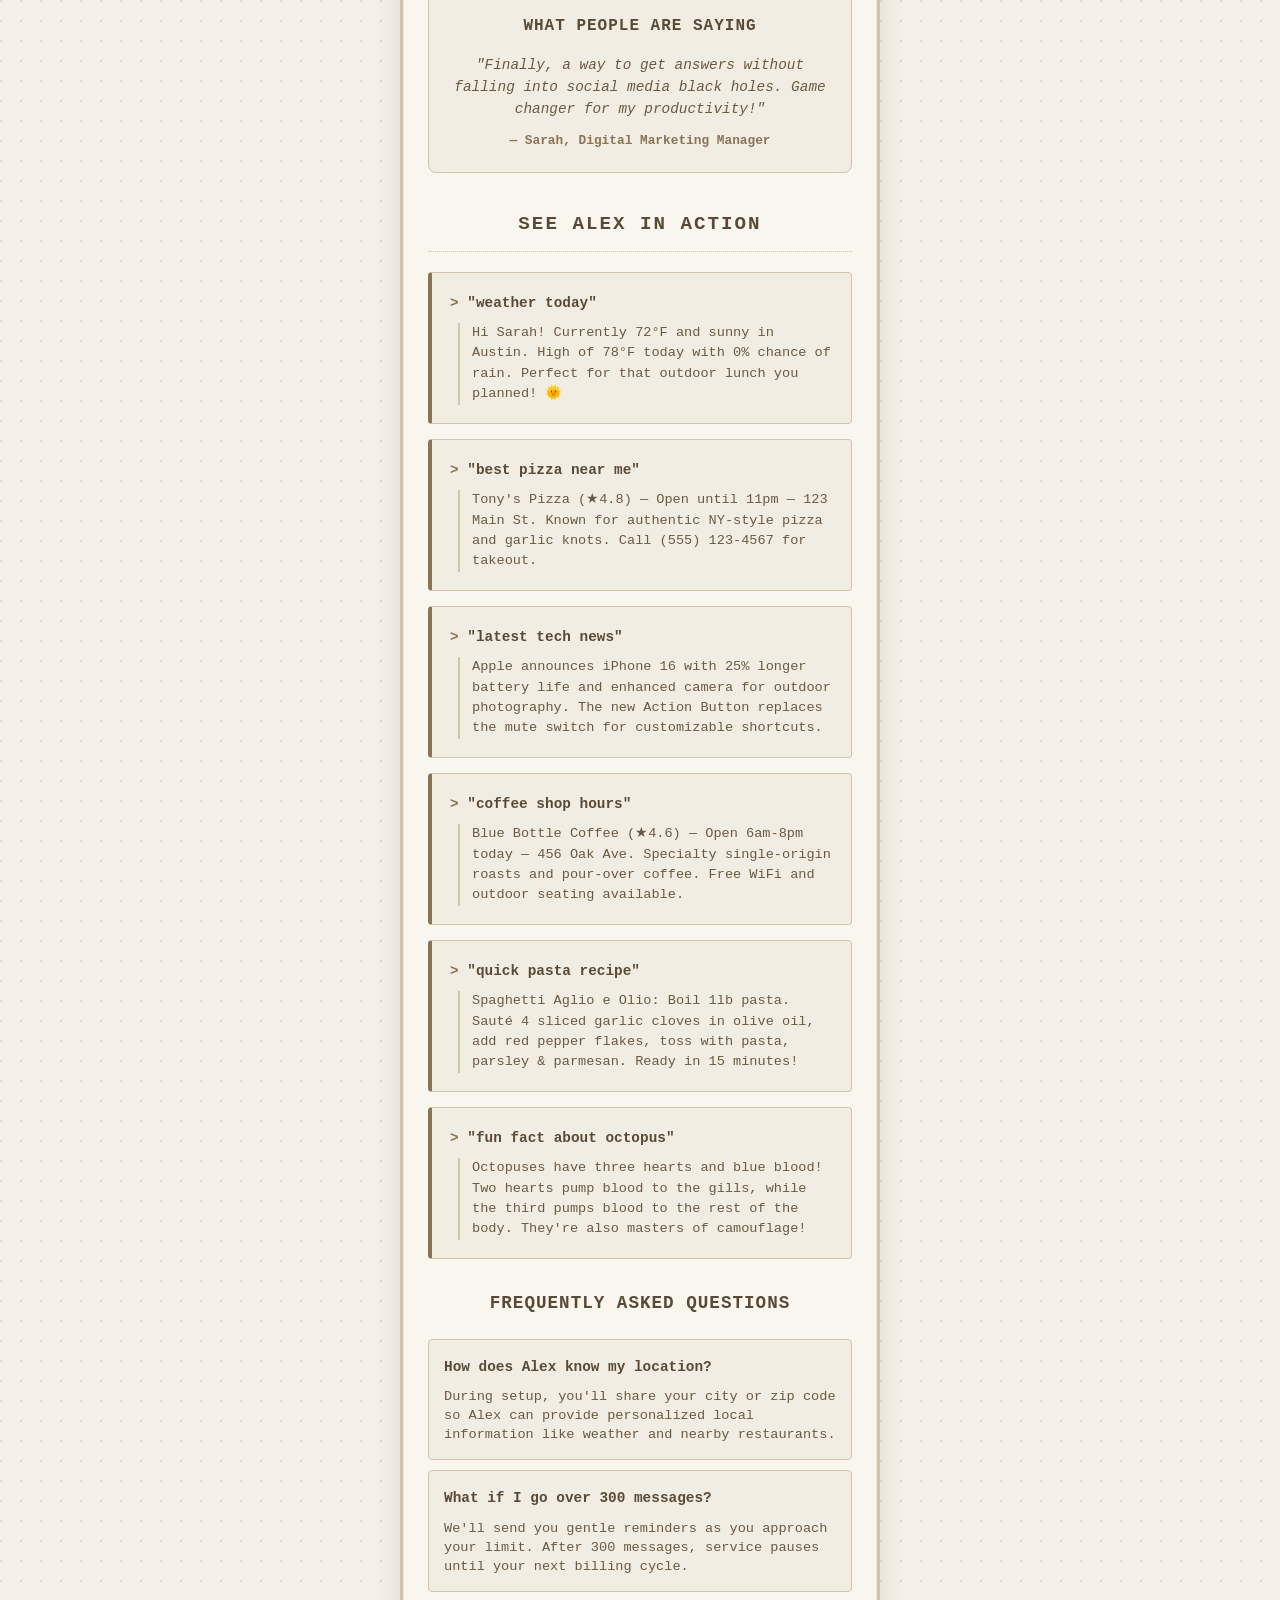
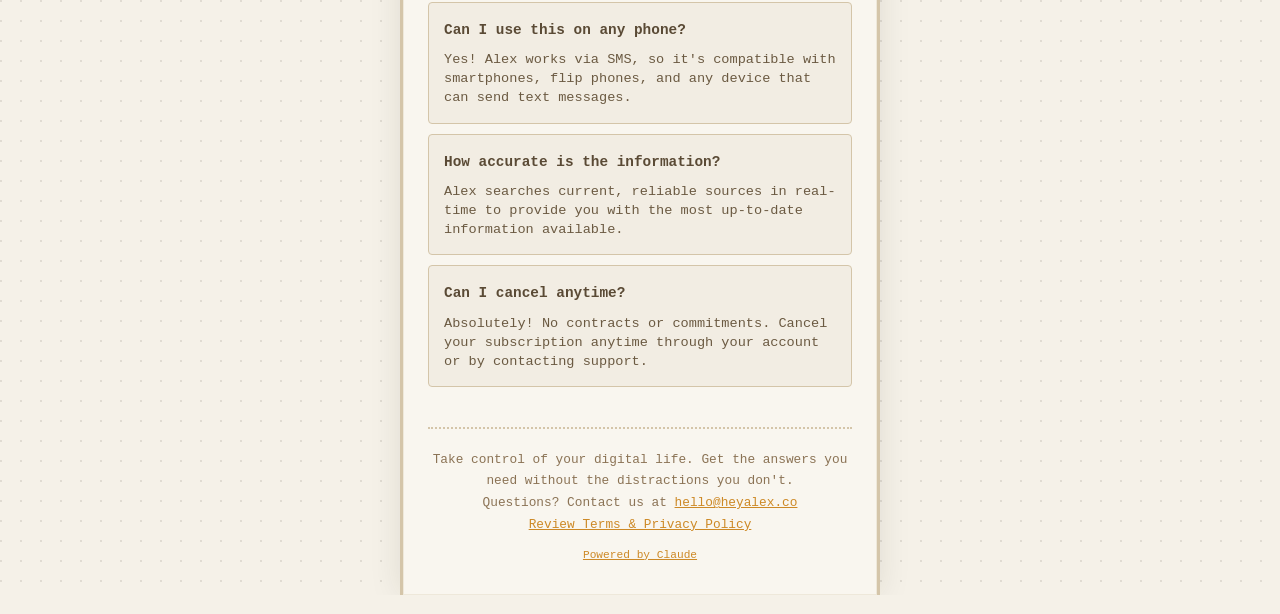
==== commit ee7e1d25: "Update index.html" ====
--- a/index.html
+++ b/index.html
@@ -785,6 +785,7 @@
         <div class="footer">
             <p>Take control of your digital life. Get the answers you need without the distractions you don't.</p>
             <p>Questions? Contact us at <a href="mailto:hello@heyalex.co">hello@heyalex.co</a></p>
+             <p><a href="http:heyalex.co/terms_conditions.html">Review Terms & Privacy Policy</a></p>
             <p style="margin-top: 10px; font-size: 0.7rem;"><a href="http://claude.ai">Powered by Claude</a></p>
 
         </div>
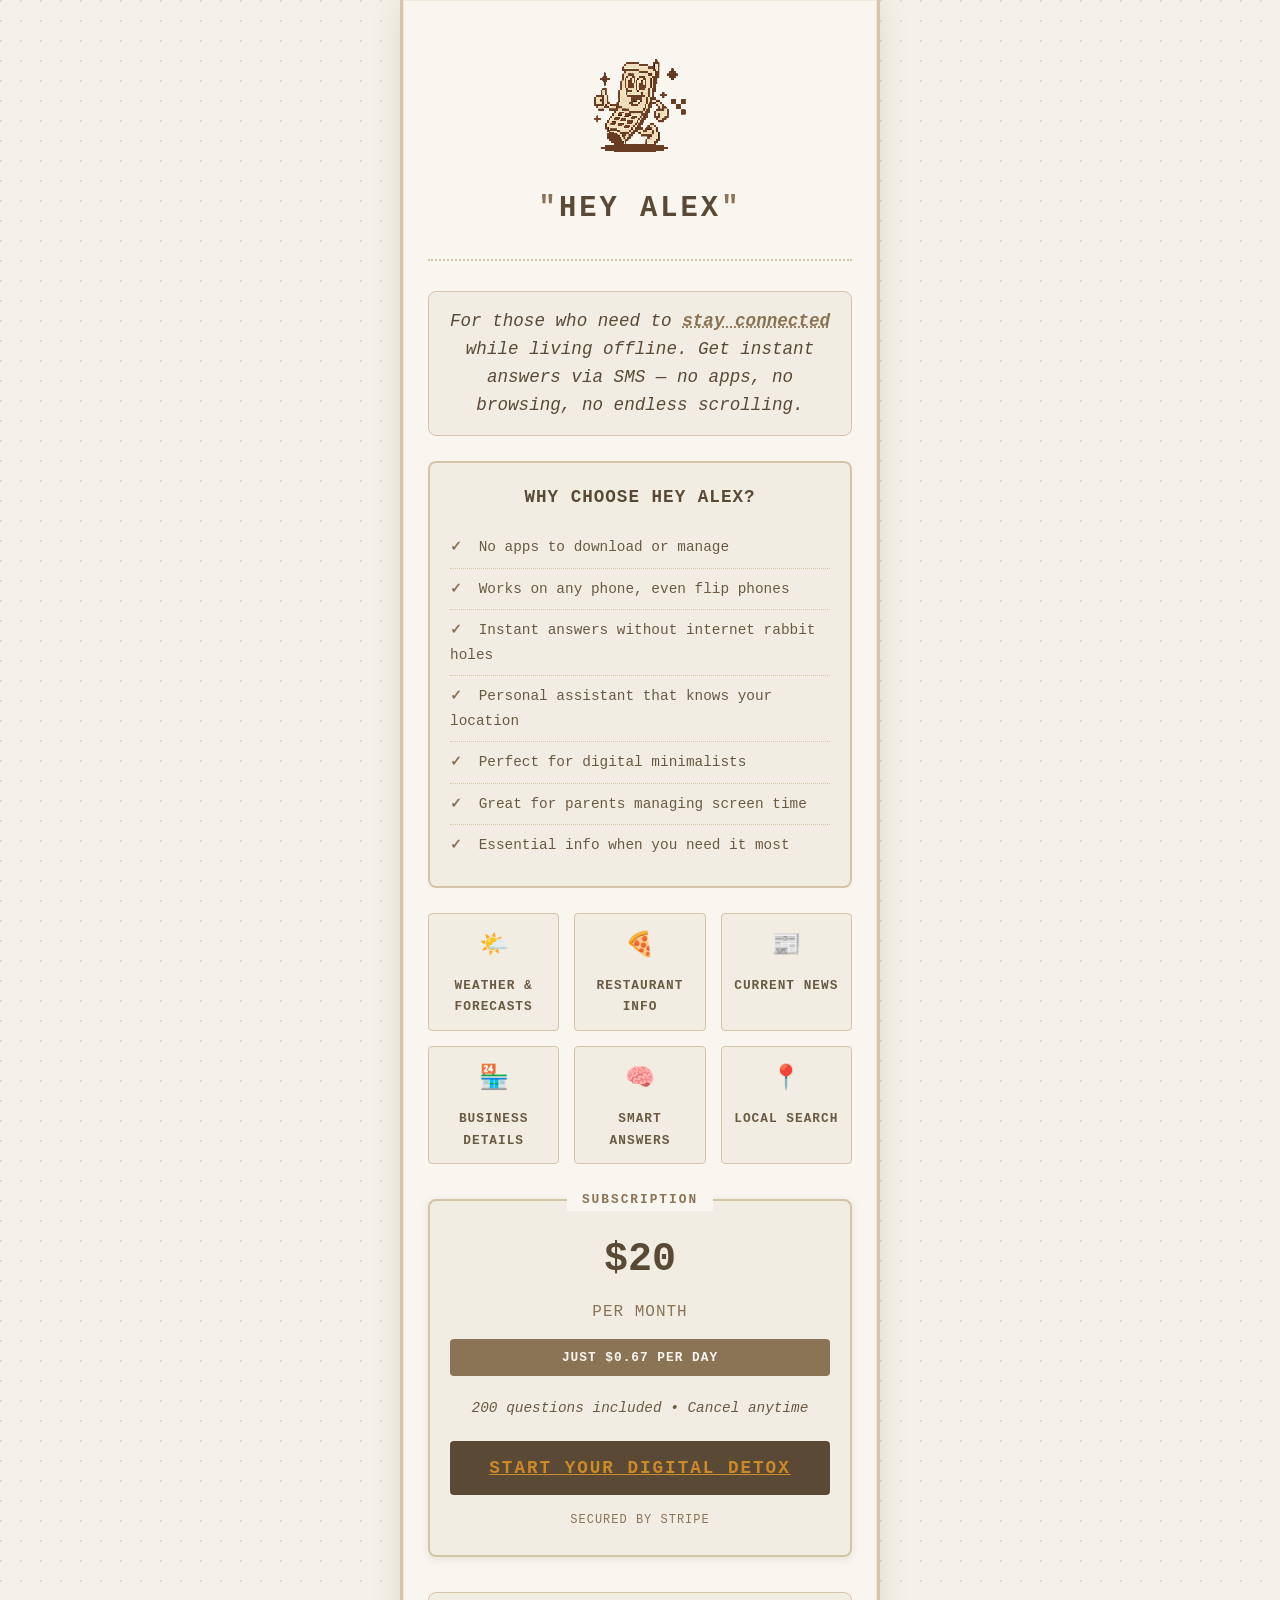
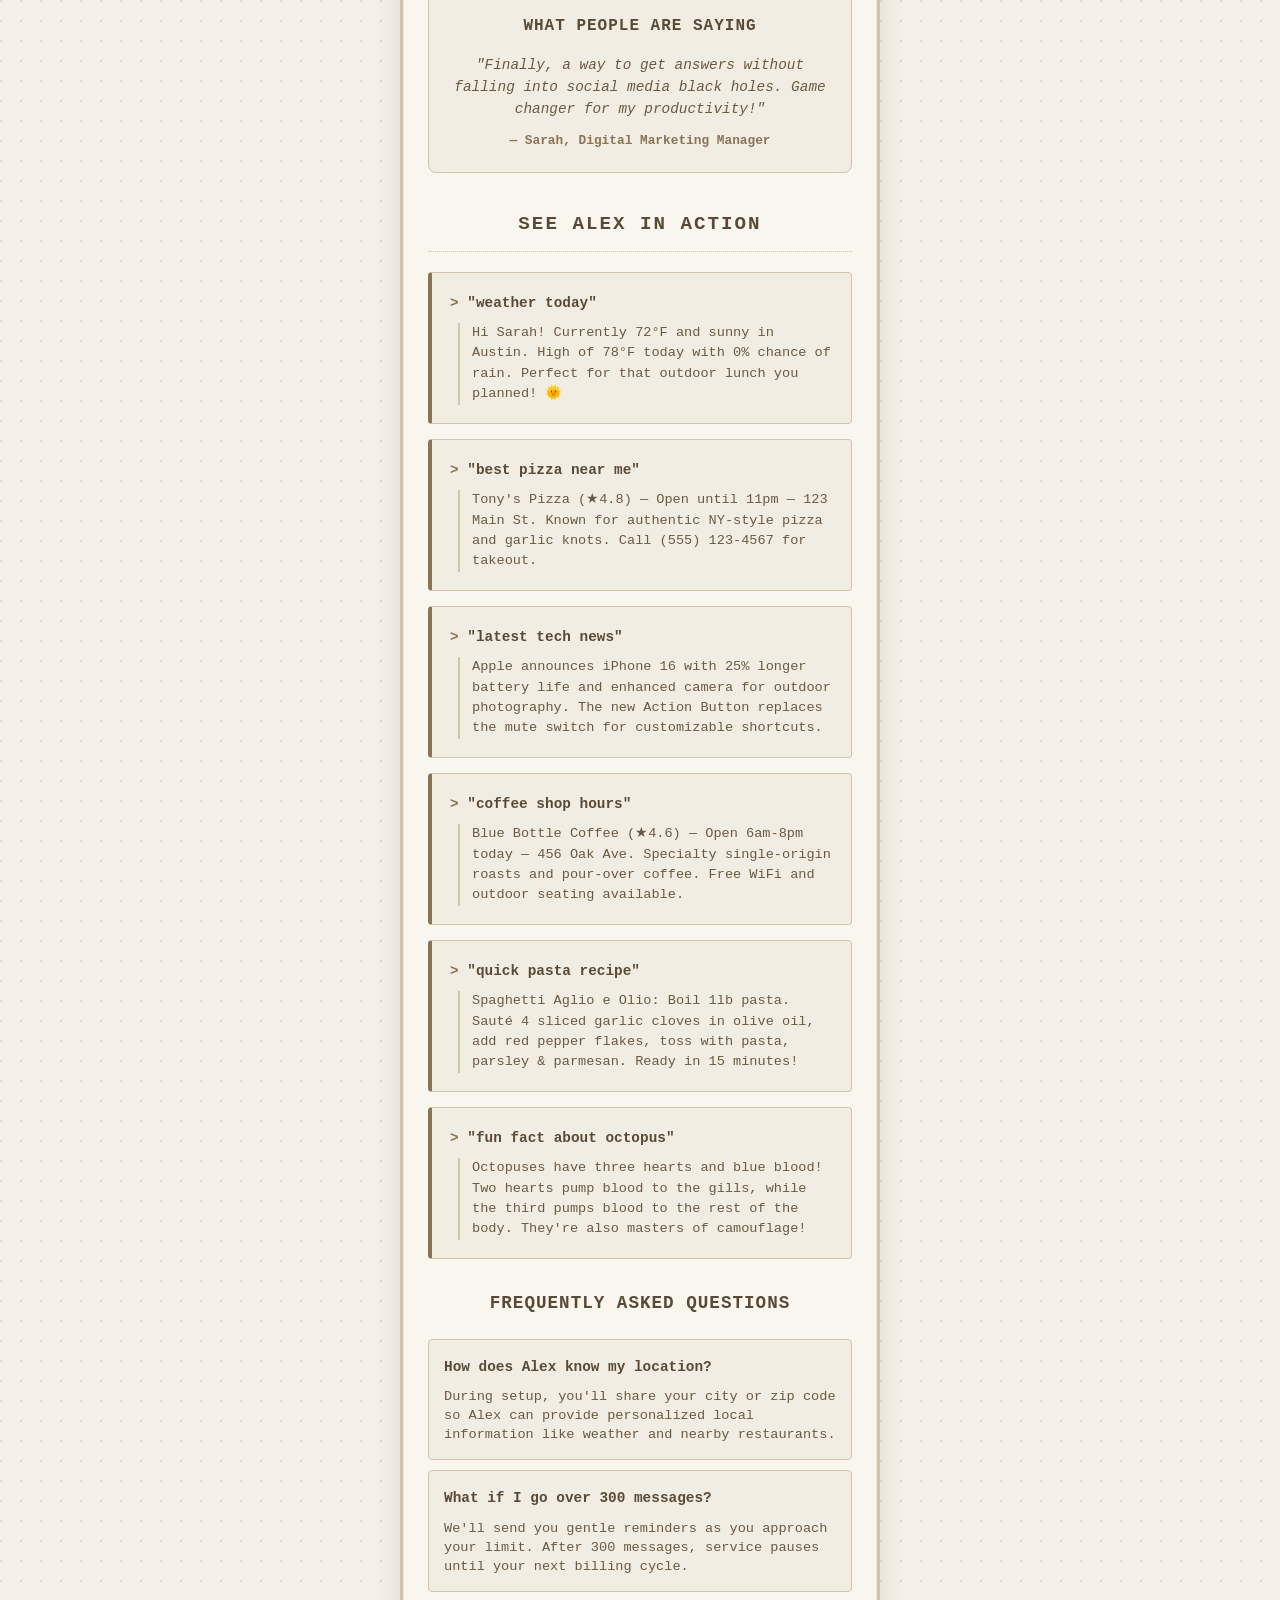
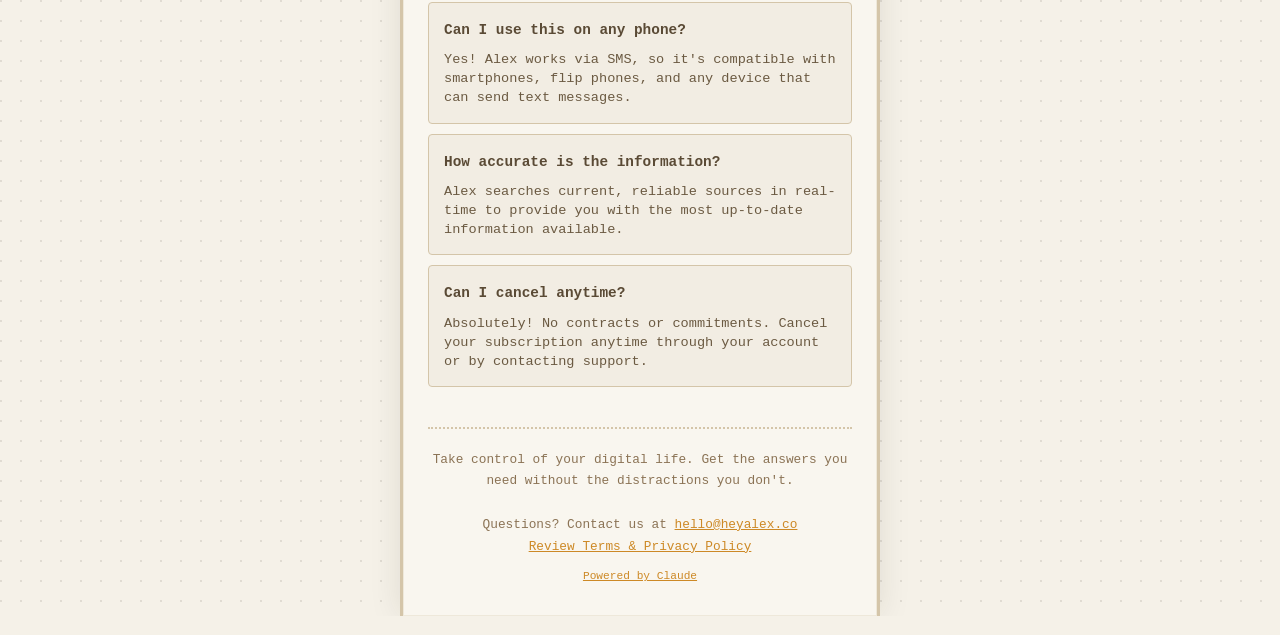
==== commit cc6d6faf: "Update index.html" ====
--- a/index.html
+++ b/index.html
@@ -784,6 +784,7 @@
         <!-- Footer -->
         <div class="footer">
             <p>Take control of your digital life. Get the answers you need without the distractions you don't.</p>
+            <br>
             <p>Questions? Contact us at <a href="mailto:hello@heyalex.co">hello@heyalex.co</a></p>
              <p><a href="http:heyalex.co/terms_conditions.html">Review Terms & Privacy Policy</a></p>
             <p style="margin-top: 10px; font-size: 0.7rem;"><a href="http://claude.ai">Powered by Claude</a></p>
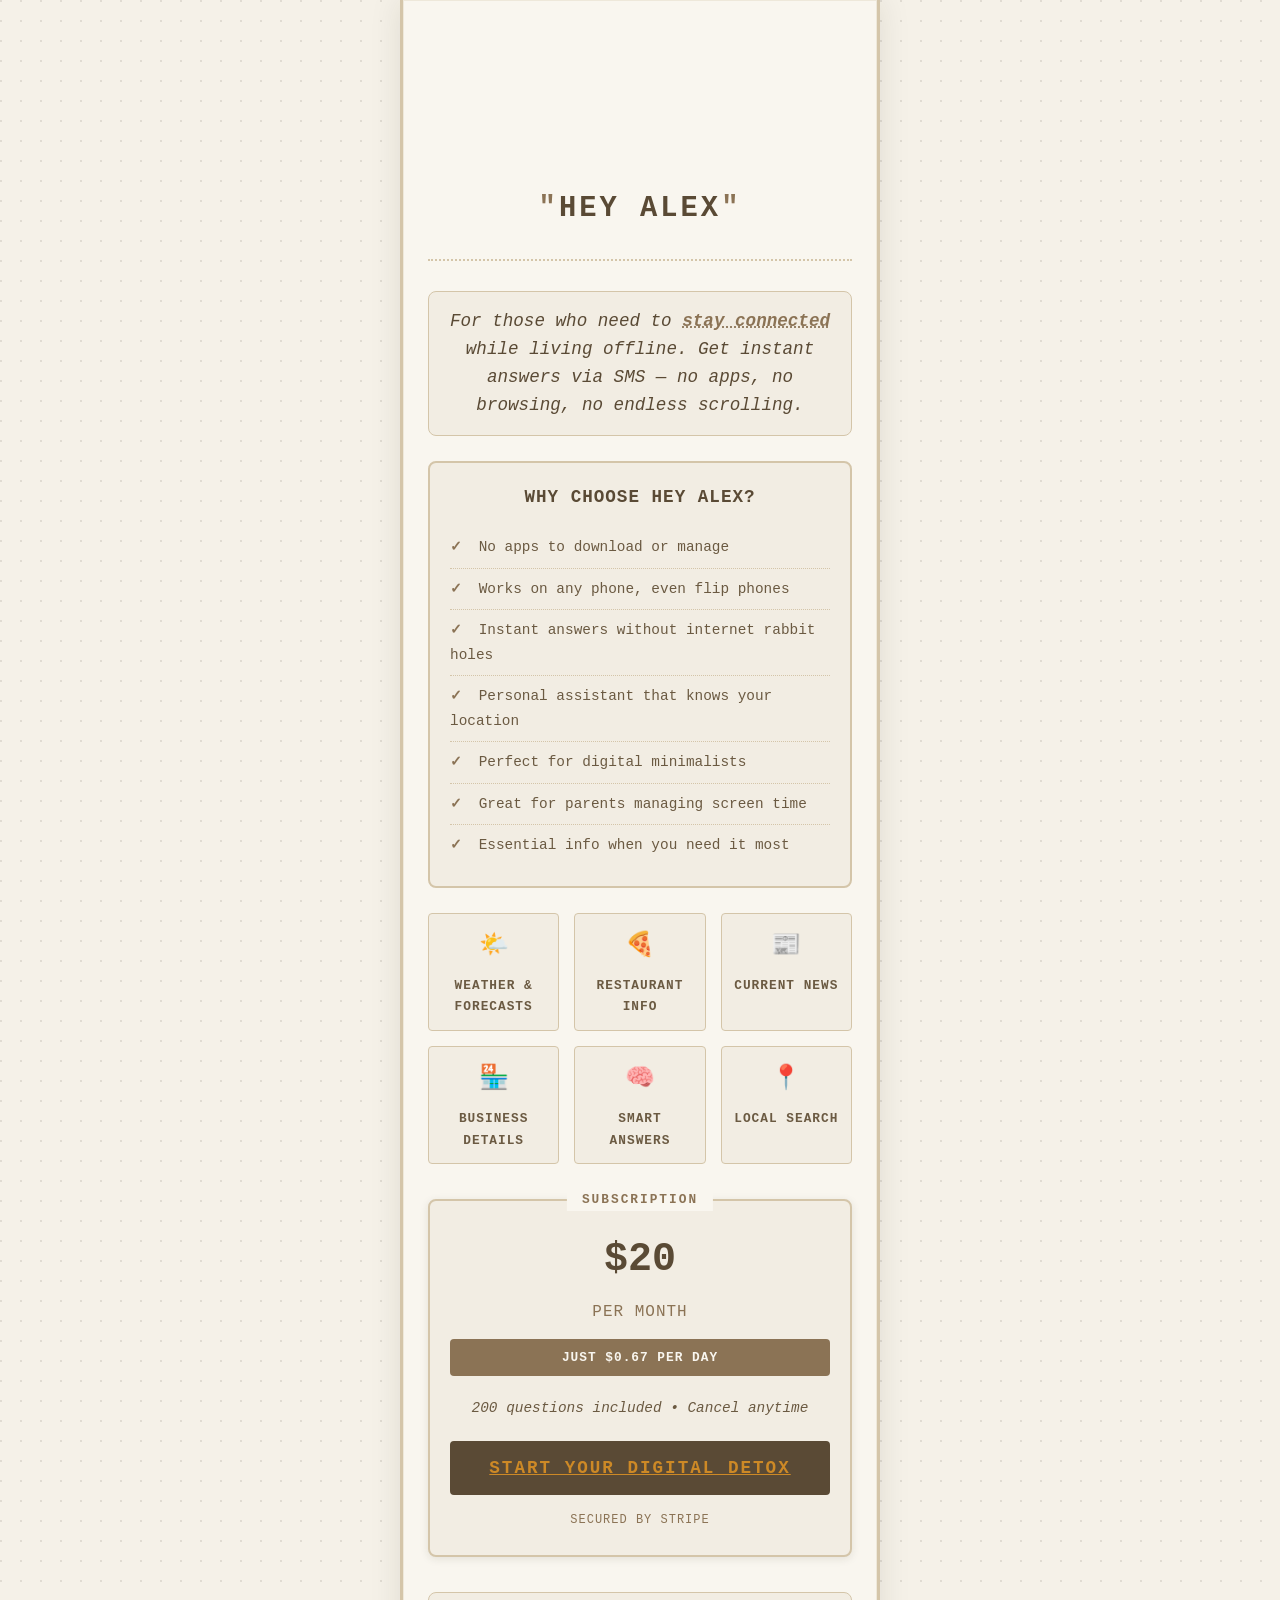
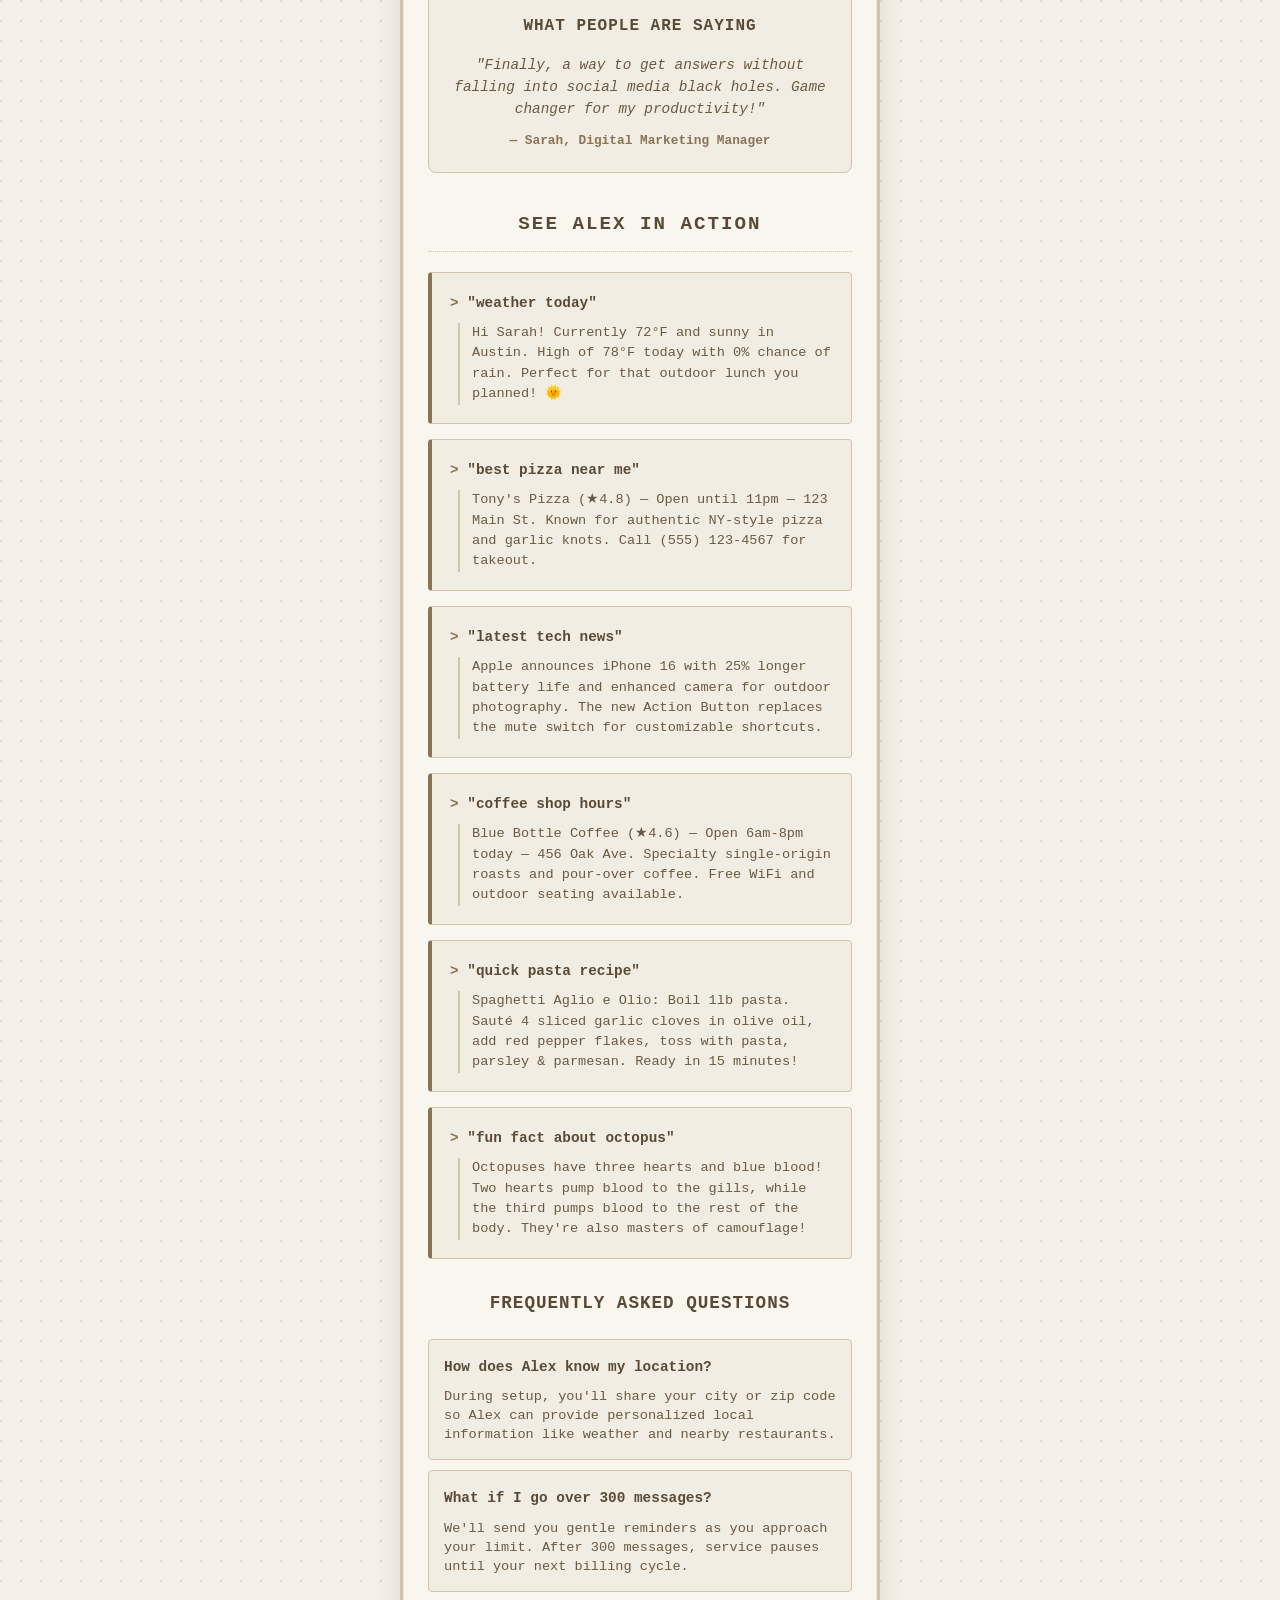
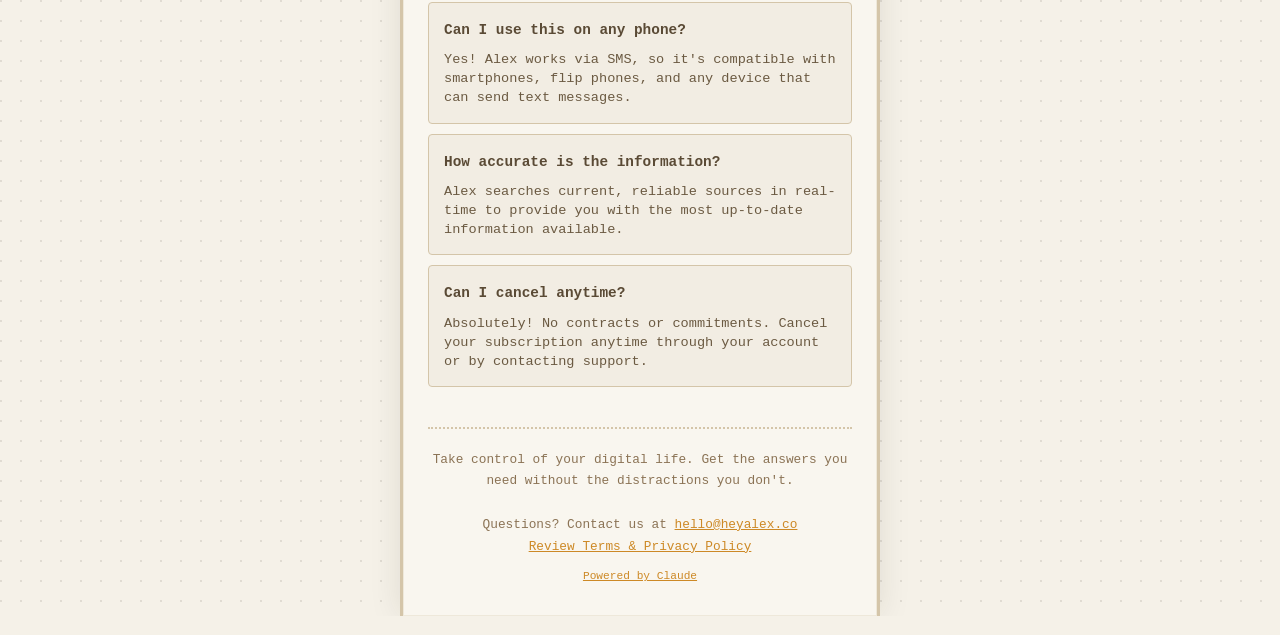
==== commit c35109bb: "Update index.html" ====
--- a/index.html
+++ b/index.html
@@ -60,7 +60,7 @@
             display: flex;
             align-items: center;
             justify-content: center;
-            background-image: url('hey-alex-logo.png');
+            background-image: url('http://heyalex.co/hey-alex-logo.png');
             background-size: contain;
             background-repeat: no-repeat;
             background-position: center;
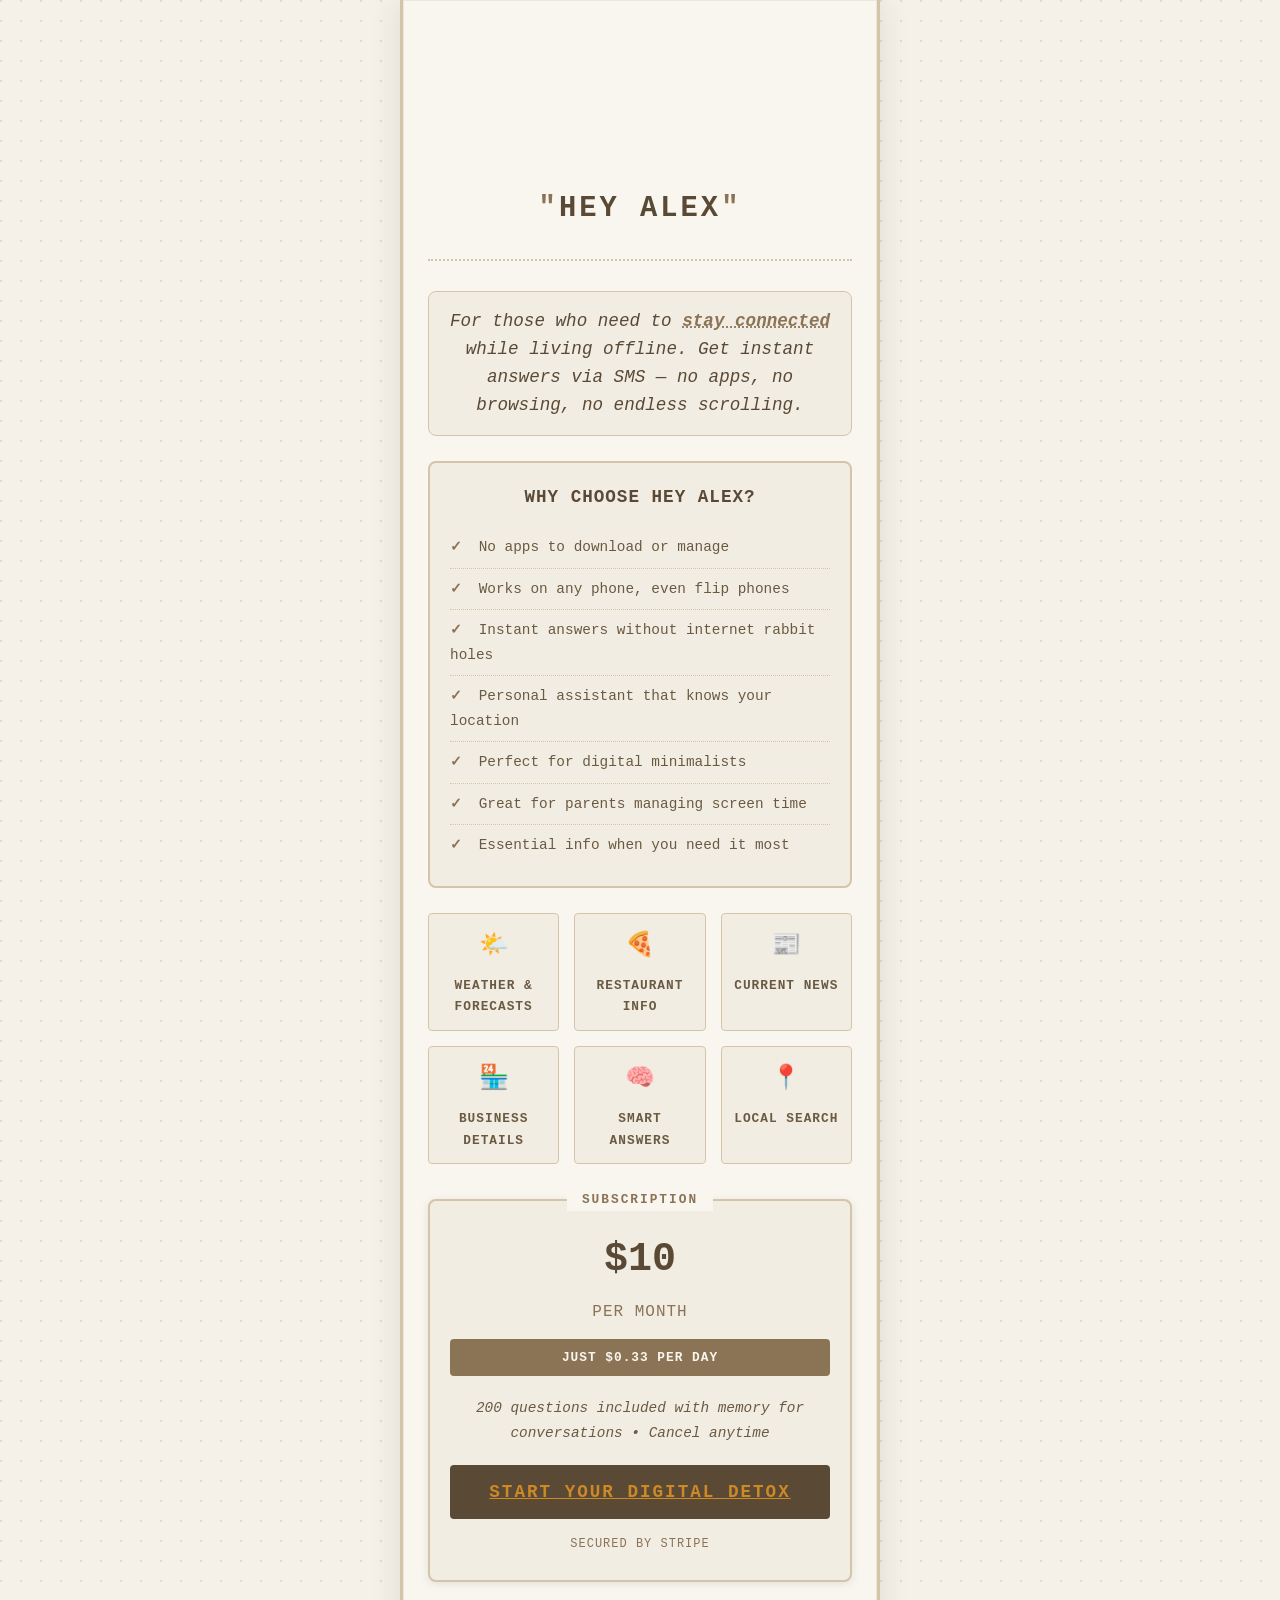
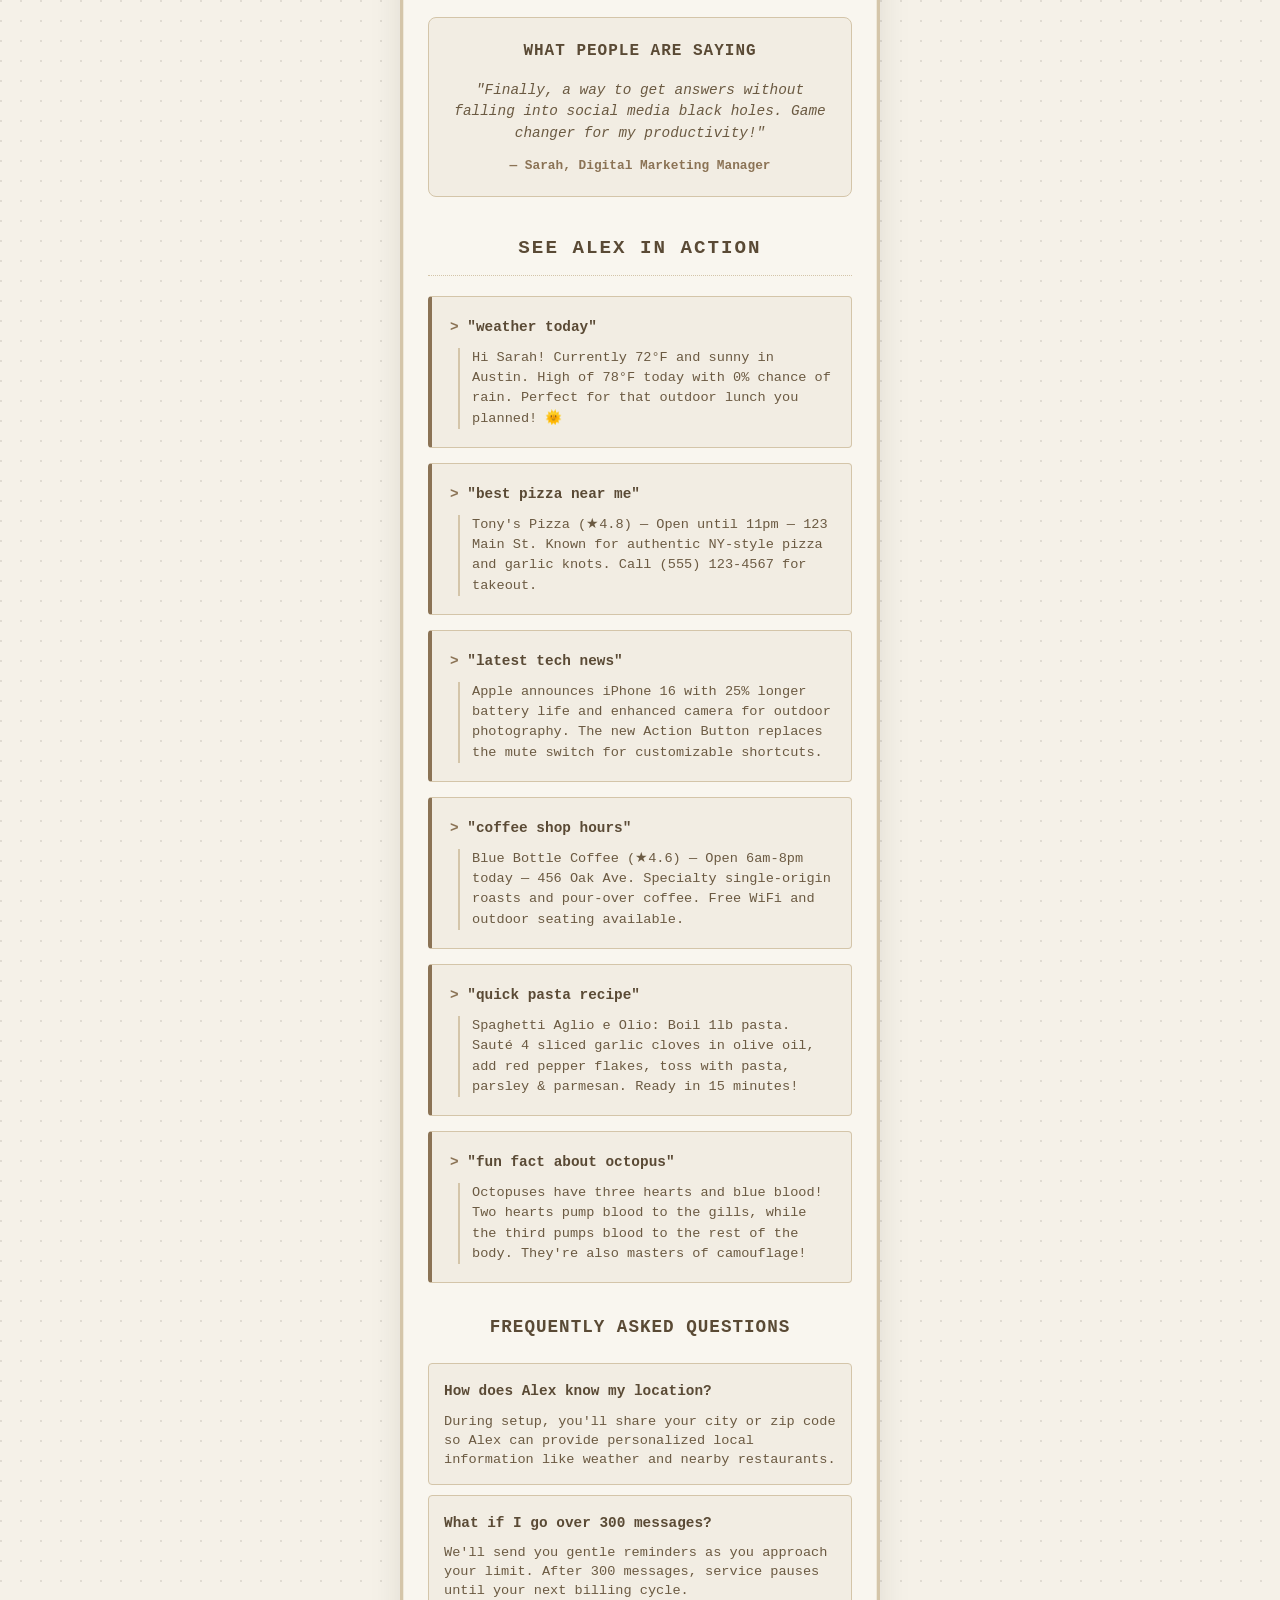
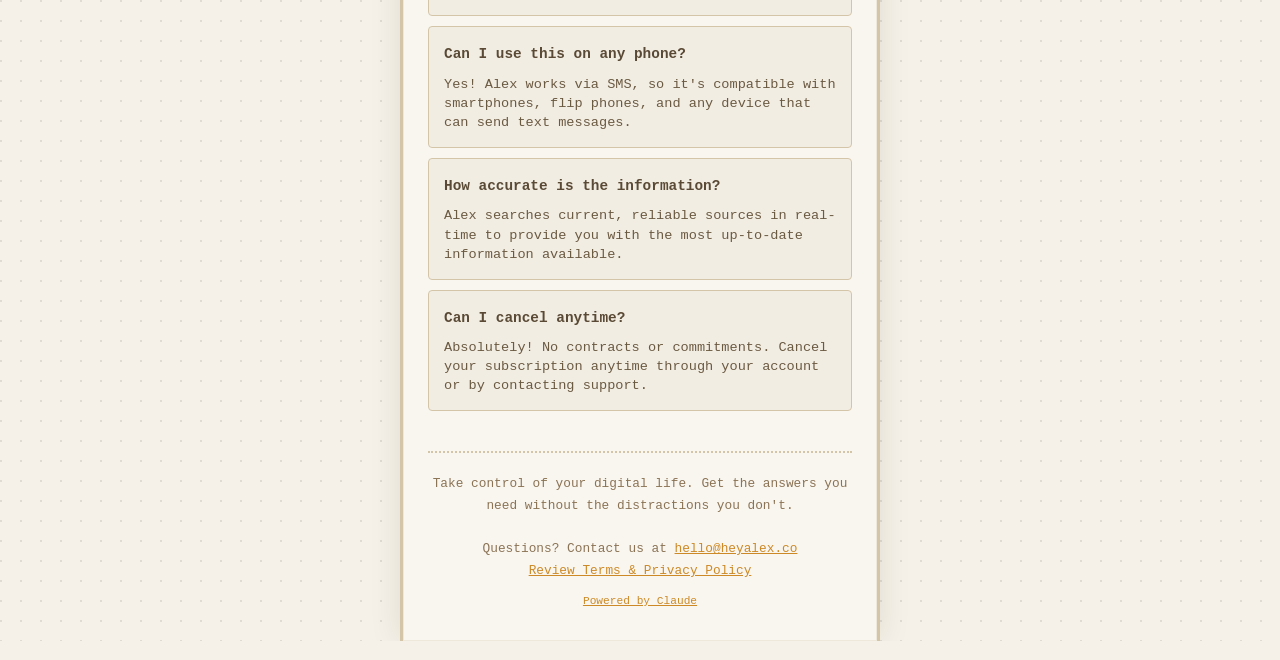
==== commit 166b71c2: "Update index.html" ====
--- a/index.html
+++ b/index.html
@@ -657,10 +657,10 @@
 
         <!-- Pricing Section -->
         <div class="pricing-section">
-            <div class="price">$20</div>
+            <div class="price">$10</div>
             <div class="price-period">per month</div>
-            <div class="value-highlight">Just $0.67 per day</div>
-            <div class="price-description">200 questions included • Cancel anytime</div>
+            <div class="value-highlight">Just $0.33 per day</div>
+            <div class="price-description">200 questions included with memory for conversations • Cancel anytime</div>
             
             <div class="subscription-form" id="subscription-form">
                 <button class="subscribe-btn" onclick="window.location.href='signup.html'">
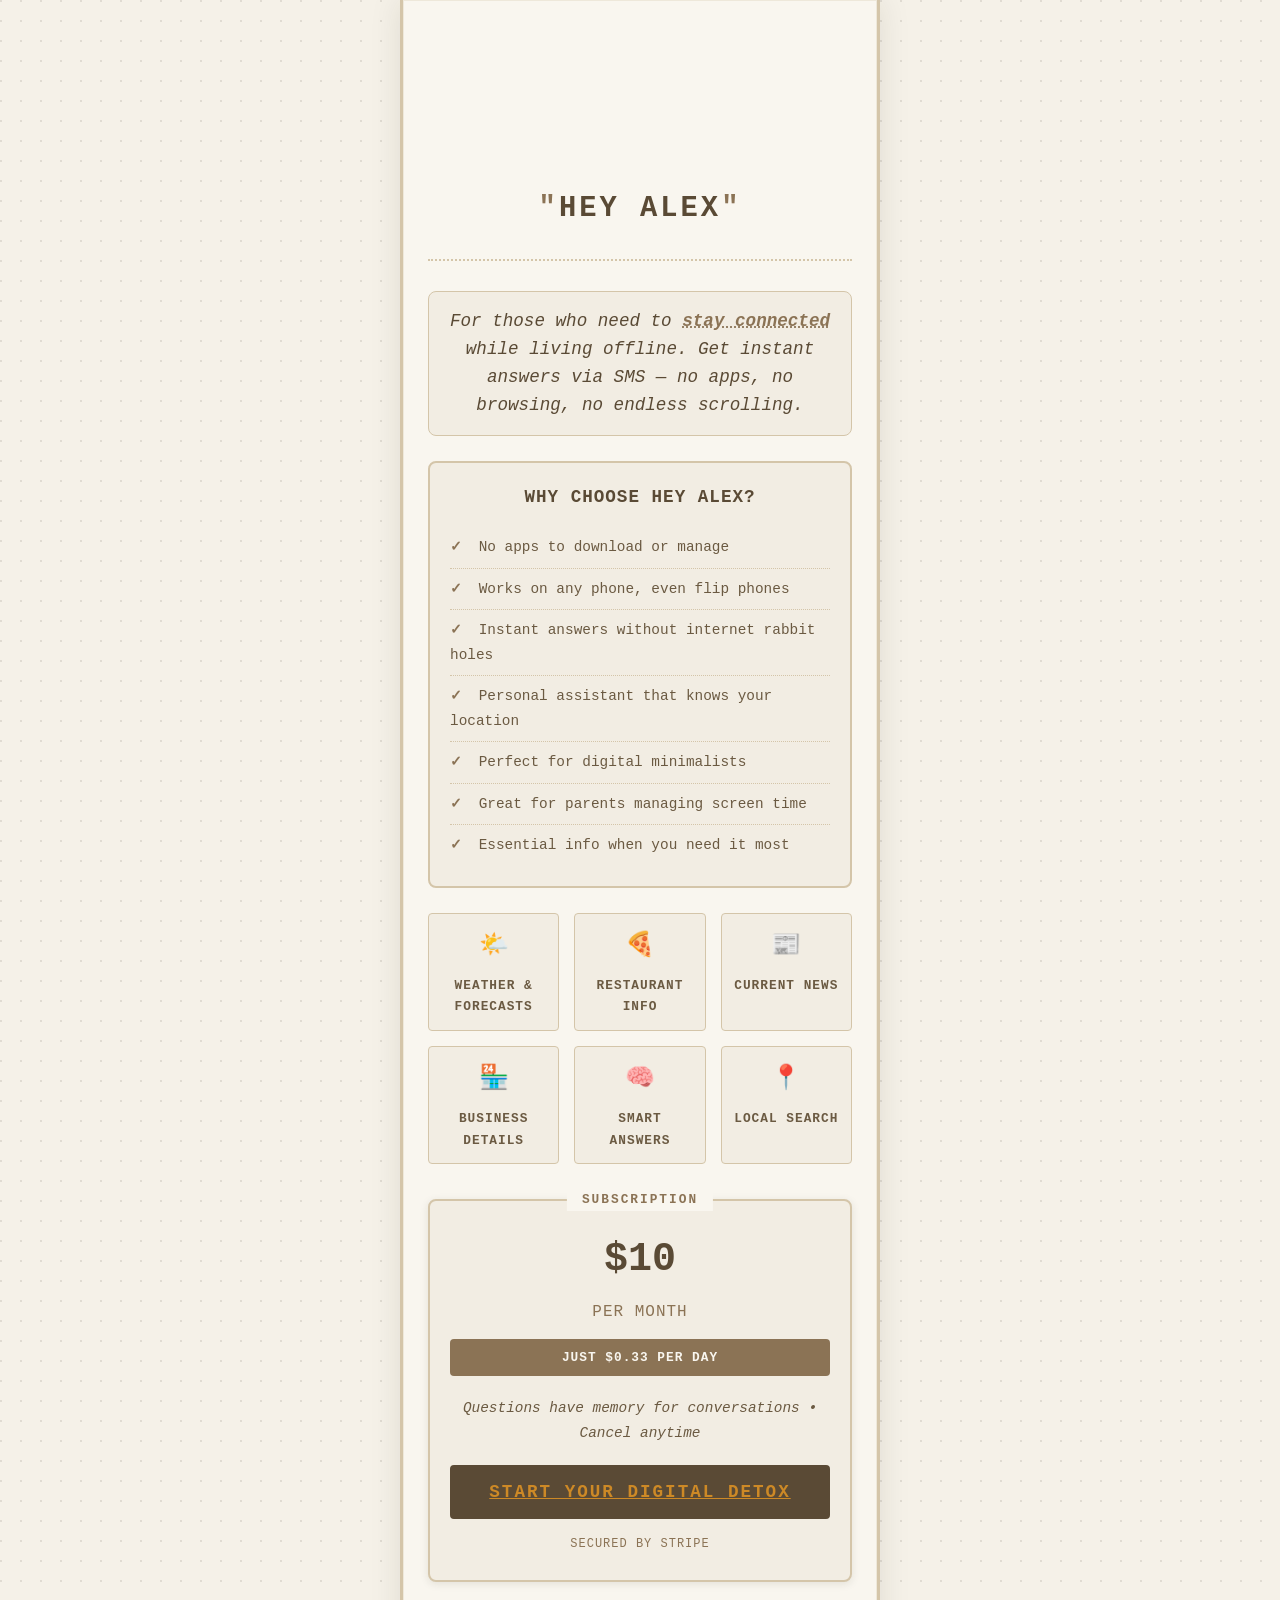
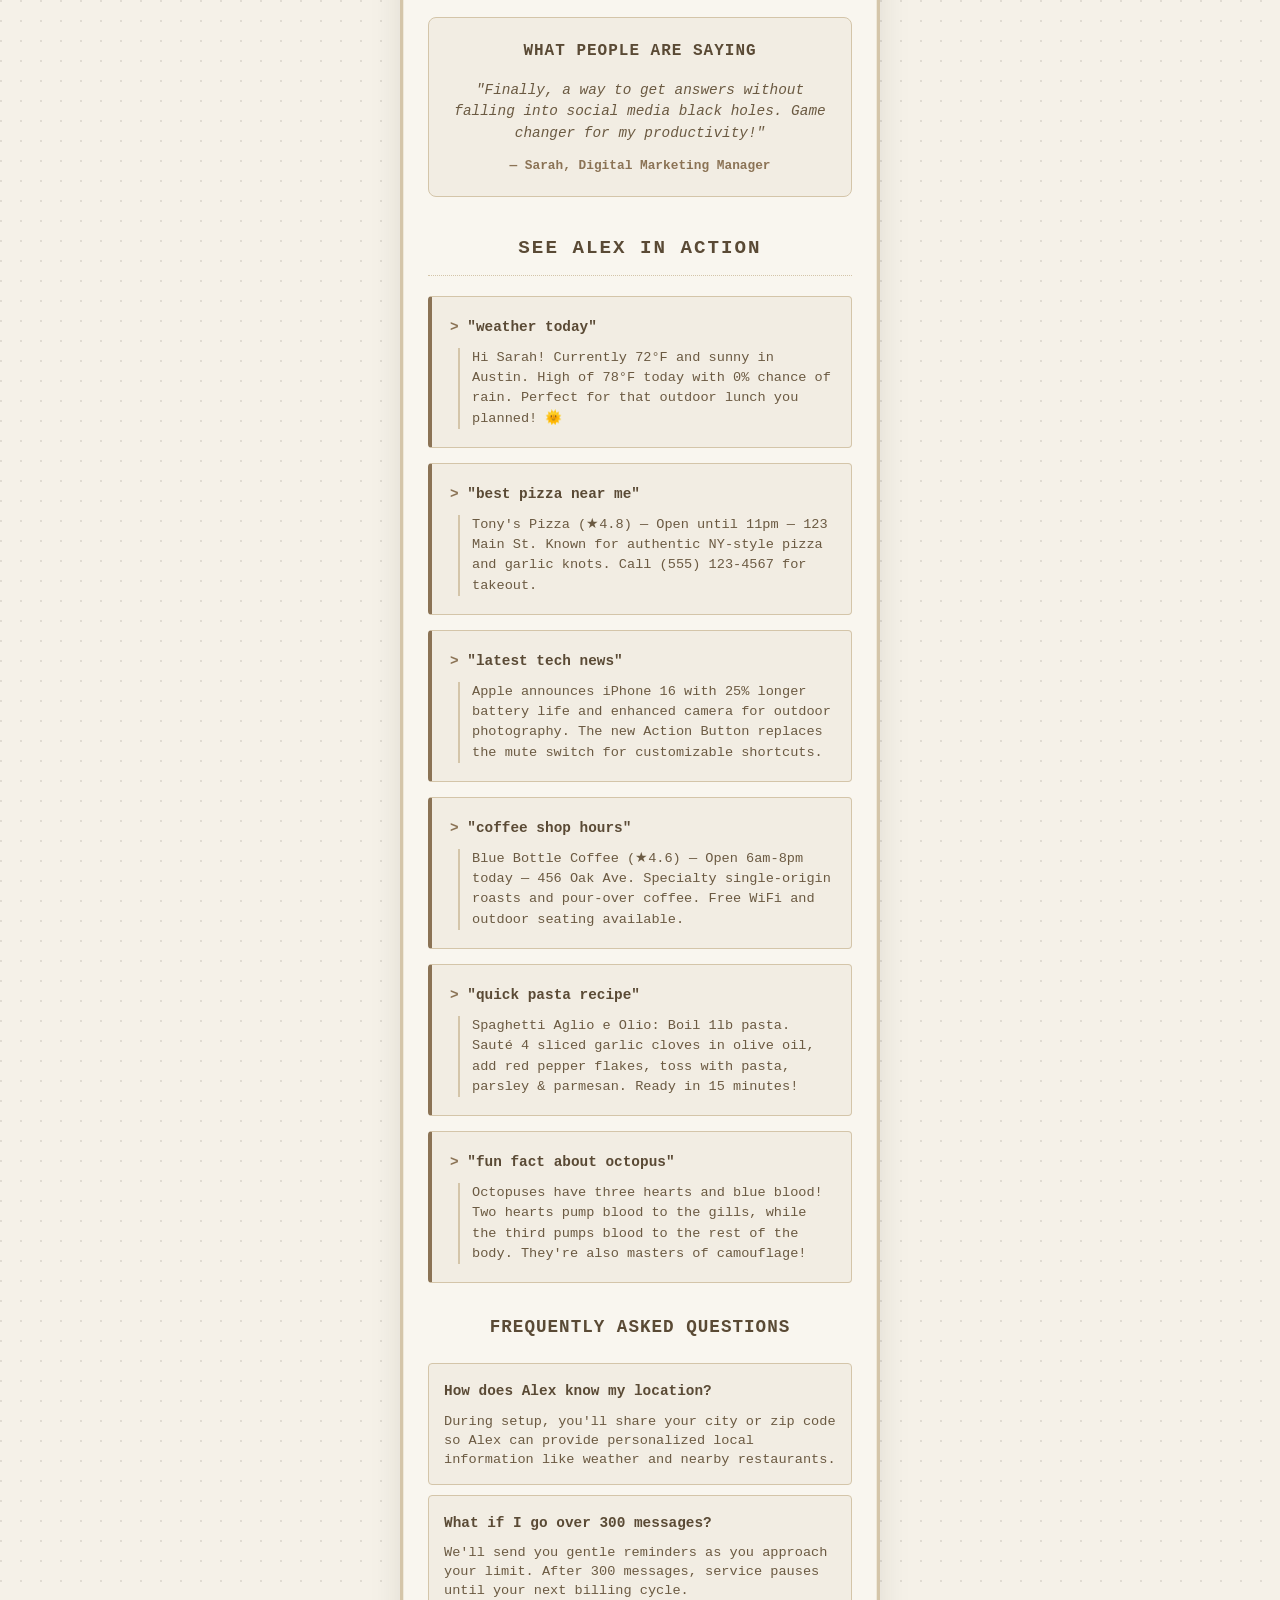
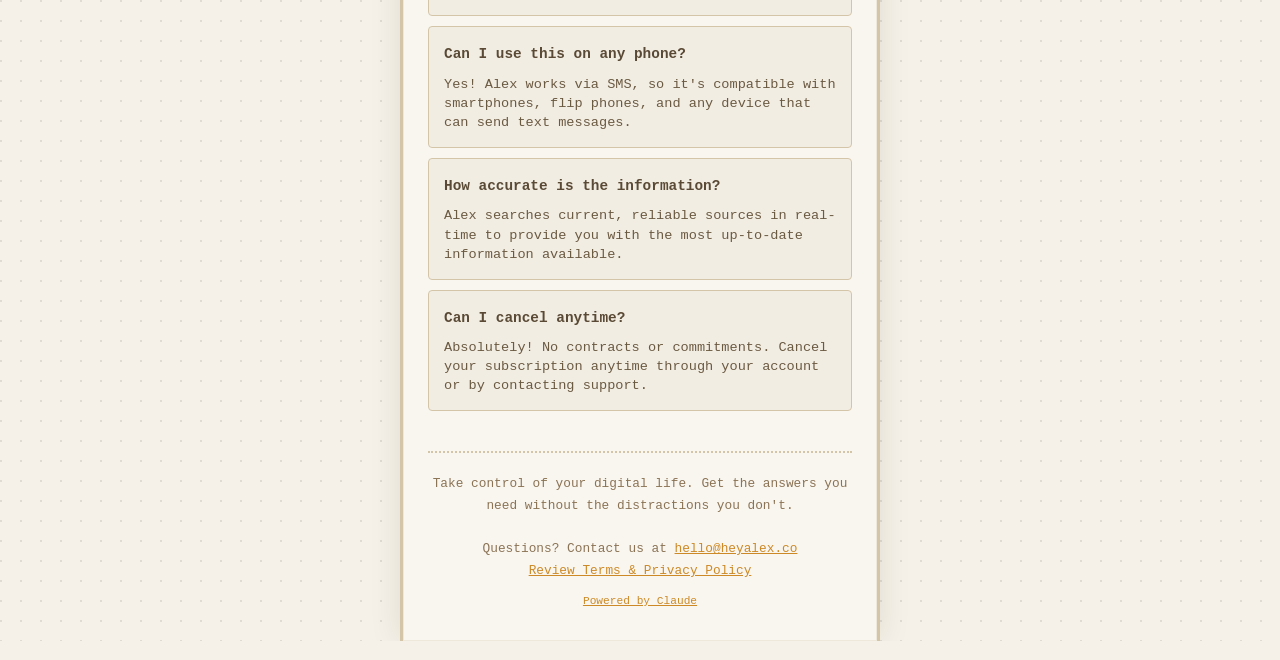
==== commit 5eaba40f: "Update price description in index.html" ====
--- a/index.html
+++ b/index.html
@@ -660,7 +660,7 @@
             <div class="price">$10</div>
             <div class="price-period">per month</div>
             <div class="value-highlight">Just $0.33 per day</div>
-            <div class="price-description">200 questions included with memory for conversations • Cancel anytime</div>
+            <div class="price-description">Questions have memory for conversations • Cancel anytime</div>
             
             <div class="subscription-form" id="subscription-form">
                 <button class="subscribe-btn" onclick="window.location.href='signup.html'">
